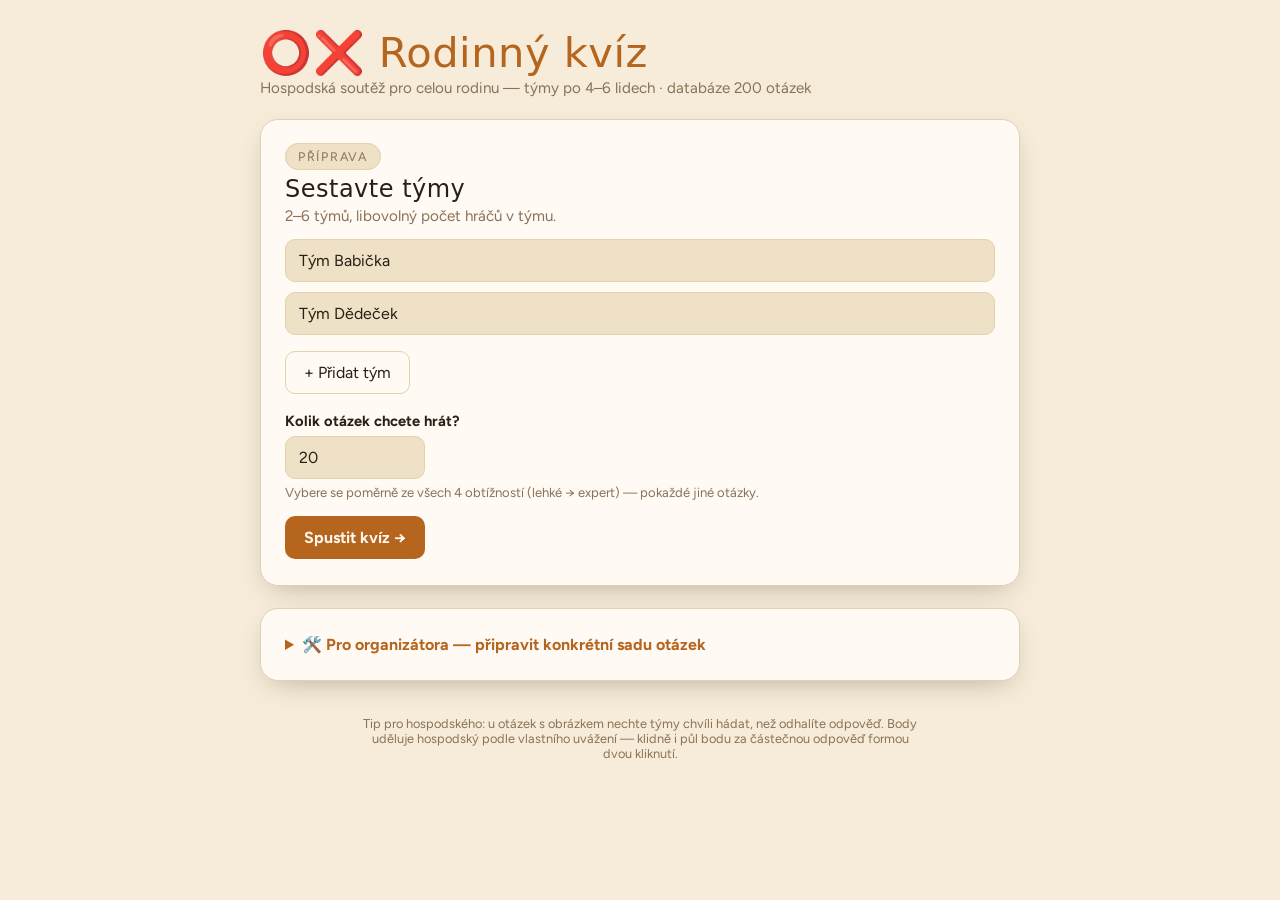
==== index.html @ 4f678500 "Zvýšit verzi uloženého stavu, ať se zahodí staré rozehrané hry se starým obsahem otázek" ====
<!doctype html>
<html lang="cs">
<head>
<meta charset="utf-8">
<meta name="viewport" content="width=device-width, initial-scale=1">
<title>Rodinný kvíz</title>
<meta name="description" content="Hospodský kvíz pro rodinnou sešlost — databáze 200 otázek ve 4 obtížnostech, týmy po 4–6 lidech.">
<meta name="color-scheme" content="light dark">
<style>
:root{
  --bg:#f6ecd9; --surface:#fffaf4; --surface2:#efe1c6; --fg:#2a1f14; --muted:#8a7257;
  --accent:#b5651d; --accent-ink:#fff8ee; --accent2:#5f7a44; --fact:#3c6e8f; --line:#e2d1ab; --shadow:0 10px 30px -12px rgba(42,31,20,.35);
}
@media (prefers-color-scheme: dark){
  :root{
    --bg:#1a130d; --surface:#241a12; --surface2:#2f2316; --fg:#f3e9d8; --muted:#b39c7e;
    --accent:#e0a94c; --accent-ink:#241a12; --accent2:#8fae63; --fact:#7fb3d1; --line:#3c2d1d; --shadow:0 10px 30px -12px rgba(0,0,0,.6);
    color-scheme: dark;
  }
}
*{box-sizing:border-box;}
html,body{margin:0; padding:0; min-height:100%;}
body{
  background:var(--bg); color:var(--fg);
  font-family:'Figtree',system-ui,sans-serif;
  padding-inline:16px; padding-block:28px;
  display:flex; flex-direction:column; align-items:center; gap:22px;
}
h1,h2,h3,.chalk{font-family:'Permanent Marker','Kalam',system-ui,cursive; font-weight:400; letter-spacing:.5px; text-wrap:balance;}
.wrap{width:100%; max-width:760px; display:flex; flex-direction:column; gap:18px; min-width:0;}
.badge{background:var(--surface2); border:1px solid var(--line); color:var(--muted); font-size:.78rem; text-transform:uppercase; letter-spacing:.14em; padding:5px 12px; border-radius:999px; align-self:flex-start;}
.badge.tier-1{color:#5f7a44;} .badge.tier-2{color:#9c7a2a;} .badge.tier-3{color:#b5651d;} .badge.tier-4{color:#b5333f;} .badge.tier-5{color:var(--fact);}
.topline{display:flex; align-items:center; justify-content:space-between; gap:12px; flex-wrap:wrap;}
.title{font-size:clamp(1.9rem,5vw,2.6rem); color:var(--accent); margin:0;}
.sub{color:var(--muted); margin:2px 0 0; font-size:.95rem;}
.mono{font-family:'JetBrains Mono',ui-monospace,monospace; font-variant-numeric:tabular-nums;}

.card{background:var(--surface); border:1px solid var(--line); border-radius:18px; padding:26px 24px; box-shadow:var(--shadow);}

.team-row{display:flex; align-items:center; gap:10px;}
.team-row input{flex:1; min-width:0;}
input[type=text],input[type=number]{
  background:var(--surface2); color:var(--fg); border:1px solid var(--line); border-radius:10px;
  padding:11px 13px; font:inherit; font-size:1rem; width:100%;
}
input[type=text]:focus,input[type=number]:focus{outline:2px solid var(--accent); outline-offset:1px;}
.teamlist{display:flex; flex-direction:column; gap:10px; margin-top:14px;}
.field{display:flex; flex-direction:column; gap:6px; margin-top:18px;}
.field label{font-weight:700; font-size:.92rem;}
.field input[type=number]{max-width:140px;}
.field .hint{color:var(--muted); font-size:.82rem;}
.btnrow{display:flex; gap:10px; flex-wrap:wrap; margin-top:16px;}
button{
  font:inherit; cursor:pointer; border-radius:10px; border:1px solid var(--line);
  padding:11px 18px; background:var(--surface2); color:var(--fg); transition:transform .08s ease;
}
button:hover{transform:translateY(-1px);}
button:active{transform:translateY(0);}
button:focus-visible{outline:2px solid var(--accent); outline-offset:2px;}
button.primary{background:var(--accent); color:var(--accent-ink); border-color:transparent; font-weight:700;}
button.ghost{background:transparent;}
button.small{padding:7px 12px; font-size:.85rem; border-radius:8px;}
button:disabled{opacity:.45; cursor:not-allowed; transform:none;}
.remove{background:none; border:none; color:var(--muted); font-size:1.3rem; line-height:1; padding:4px 8px; cursor:pointer;}
.remove:hover{color:var(--accent);}

.scorebar{display:flex; gap:10px; flex-wrap:wrap; width:100%; max-width:760px;}
.score-chip{flex:1 1 140px; min-width:120px; background:var(--surface); border:1px solid var(--line); border-radius:12px; padding:10px 14px; display:flex; justify-content:space-between; align-items:center; gap:8px;}
.score-chip .nm{font-weight:700; min-width:0; overflow:hidden; text-overflow:ellipsis; white-space:nowrap;}
.score-chip .pt{font-family:'JetBrains Mono',ui-monospace,monospace; font-variant-numeric:tabular-nums; color:var(--accent); font-weight:700; font-size:1.15rem;}
.score-chip.lead{border-color:var(--accent);}

.progress{color:var(--muted); font-size:.85rem;}
.qtext{font-size:clamp(1.2rem,3.4vw,1.55rem); line-height:1.4; margin:14px 0 0;}
.visual{display:flex; justify-content:center; align-items:center; margin:18px 0; min-height:90px;}
.flag{display:flex; width:180px; max-width:60vw; height:120px; border-radius:6px; overflow:hidden; border:1px solid var(--line); box-shadow:var(--shadow);}
.flag div{flex:1;}
.emoji-visual{font-size:5rem; line-height:1;}
.answerbox{margin-top:16px; padding:16px 18px; background:var(--surface2); border-left:4px solid var(--accent2); border-radius:8px; display:none;}
.answerbox.show{display:block;}
.answerbox .lbl{text-transform:uppercase; letter-spacing:.12em; font-size:.72rem; color:var(--muted);}
.answerbox p{margin:4px 0 0; font-size:1.1rem; font-weight:600;}
.factbox{margin-top:12px; padding:14px 18px; background:color-mix(in srgb, var(--fact) 12%, var(--surface2)); border-left:4px solid var(--fact); border-radius:8px; display:none;}
.factbox.show{display:block;}
.factbox .lbl{text-transform:uppercase; letter-spacing:.12em; font-size:.72rem; color:var(--fact);}
.factbox p{margin:4px 0 0; font-size:.95rem; line-height:1.5;}
.award{display:flex; flex-wrap:wrap; gap:8px; margin-top:16px;}
.award button{display:flex; align-items:center; gap:7px;}
.navrow{display:flex; justify-content:space-between; align-items:center; margin-top:20px; gap:10px; flex-wrap:wrap;}
.confirm-inline{display:flex; align-items:center; gap:8px; flex-wrap:wrap;}
.confirm-note{color:var(--muted); font-size:.8rem;}
.guessbox{display:none; margin-top:16px;}
.guessbox.show{display:block;}
.guessbox .hint{color:var(--muted); font-size:.85rem;}
.guesslist{display:flex; flex-direction:column; gap:8px; margin-bottom:14px;}
.guess-row{display:flex; align-items:center; gap:10px;}
.guess-row .gnm{flex:1; font-weight:700; min-width:0; overflow:hidden; text-overflow:ellipsis; white-space:nowrap;}
.guess-row input{width:150px; flex:none;}
.guess-row.closest{outline:2px solid var(--accent); border-radius:10px;}
.guess-row .tag{font-size:.78rem; color:var(--accent); font-weight:700; white-space:nowrap;}

.admin-card{margin-top:4px;}
.admin-card summary{cursor:pointer; font-weight:700; color:var(--accent);}
.admin-card summary::marker{color:var(--accent);}
.tierpick{border:1px solid var(--line); border-radius:10px; padding:10px 14px; margin:14px 0 0; display:flex; flex-wrap:wrap; gap:12px;}
.tierpick legend{padding:0 6px; color:var(--muted); font-size:.8rem; text-transform:uppercase; letter-spacing:.1em;}
.tierpick label{display:flex; align-items:center; gap:6px; font-weight:600; font-size:.92rem;}
.slugresult{display:flex; gap:8px; margin-top:12px; flex-wrap:wrap;}
.slugresult input{flex:1; min-width:200px; font-family:'JetBrains Mono',ui-monospace,monospace; font-size:.82rem;}
.slugnote{background:var(--surface2); border-radius:10px; padding:12px 14px; margin-top:14px;}
.slugnote .hint{margin:0;}
.slugnote a{display:inline-block; margin-top:6px;}

.history-wrap{max-width:760px;}
.history-summary{cursor:pointer; font-weight:700; color:var(--accent); padding:4px 2px;}
.history-card{margin-top:8px;}
.hist-row{display:flex; align-items:center; gap:10px; flex-wrap:wrap; padding:10px 0; border-top:1px solid var(--line);}
.hist-row:first-child{border-top:none;}
.hist-q{flex:1 1 220px; min-width:0; font-size:.88rem; color:var(--fg);}
.hist-q .cat{color:var(--muted); font-size:.78rem; display:block;}
.hist-adjust{display:flex; align-items:center; gap:4px; background:var(--surface2); border-radius:999px; padding:4px 10px; font-size:.82rem;}
.hist-adjust .nm{font-weight:700; max-width:110px; overflow:hidden; text-overflow:ellipsis; white-space:nowrap;}
.hist-adjust button{padding:2px 9px; border-radius:999px; font-weight:700; line-height:1.4;}
.hist-adjust .val{min-width:1.4em; text-align:center; font-family:'JetBrains Mono',ui-monospace,monospace;}

.preview-row{padding:12px 0; border-top:1px solid var(--line);}
.preview-row:first-child{border-top:none;}
.preview-row .phead{display:flex; justify-content:space-between; align-items:center; gap:8px; margin-bottom:3px;}
.preview-row .pbadge{font-size:.72rem; text-transform:uppercase; letter-spacing:.1em; color:var(--muted);}
.preview-row .pswap{flex:none; padding:4px 10px; font-size:.78rem;}
.preview-row .pq{font-weight:700; margin:0 0 3px;}
.preview-row .pa{color:var(--accent); font-weight:700; margin:0 0 3px; font-size:.92rem;}
.preview-row .pf{color:var(--muted); font-size:.85rem; margin:0;}

.podium{display:flex; flex-direction:column; gap:10px; margin-top:16px;}
.prow{display:flex; align-items:center; gap:14px; background:var(--surface2); border-radius:12px; padding:14px 16px;}
.prow.win{background:linear-gradient(90deg, color-mix(in srgb, var(--accent) 22%, var(--surface2)), var(--surface2)); border:1px solid var(--accent);}
.rank{font-family:'Permanent Marker'; font-size:1.4rem; color:var(--accent); width:34px; text-align:center;}
.prow .nm{flex:1; font-weight:700; min-width:0; overflow:hidden; text-overflow:ellipsis; white-space:nowrap;}
.prow .pt{font-family:'JetBrains Mono',ui-monospace,monospace; font-variant-numeric:tabular-nums; font-size:1.3rem; color:var(--accent); font-weight:700;}

[hidden]{display:none!important;}
.footer-note{color:var(--muted); font-size:.8rem; text-align:center; max-width:560px;}
</style>
<link rel="preconnect" href="https://fonts.googleapis.com">
<link href="https://fonts.googleapis.com/css2?family=Permanent+Marker&family=Figtree:wght@400;600;700;800&family=JetBrains+Mono:wght@500;700&display=swap" rel="stylesheet">
</head>
<body>

<div class="wrap">
  <div class="topline">
    <div>
      <h1 class="title">⭕❌ Rodinný kvíz</h1>
      <p class="sub">Hospodská soutěž pro celou rodinu — týmy po 4–6 lidech · databáze 200 otázek</p>
    </div>
  </div>
</div>

<div class="wrap" id="setup">
  <div class="card">
    <span class="badge">Příprava</span>
    <h2 style="margin:10px 0 4px;">Sestavte týmy</h2>
    <p class="sub" style="margin-bottom:0;">2–6 týmů, libovolný počet hráčů v týmu.</p>
    <div class="teamlist" id="teamlist"></div>
    <div class="btnrow">
      <button class="ghost" id="addTeam" type="button">+ Přidat tým</button>
    </div>

    <div class="field" id="qcountField">
      <label for="qcount">Kolik otázek chcete hrát?</label>
      <input type="number" id="qcount" min="8" max="64" step="4" value="20">
      <span class="hint">Vybere se poměrně ze všech 4 obtížností (lehké → expert) — pokaždé jiné otázky.</span>
    </div>

    <div class="slugnote" id="slugnote" hidden>
      <p class="hint" id="slugnoteText"></p>
      <a href="." id="slugClear" class="muted small">← zahodit přednastavenou sadu, hrát náhodně</a>
    </div>

    <div class="btnrow">
      <button class="primary" id="startBtn" type="button">Spustit kvíz →</button>
    </div>
  </div>

  <details class="card admin-card">
    <summary>🛠️ Pro organizátora — připravit konkrétní sadu otázek</summary>
    <p class="hint" style="margin-top:10px;">Vyber obtížnosti a počet otázek, vygeneruj odkaz a ulož si ho — kdykoliv ho otevřeš, dostaneš přesně tuhle stejnou sadu (nehraje se náhodně jako normálně).</p>

    <fieldset class="tierpick">
      <legend>Obtížnosti</legend>
      <label><input type="checkbox" id="tier-leh" checked> Lehké</label>
      <label><input type="checkbox" id="tier-str" checked> Střední</label>
      <label><input type="checkbox" id="tier-tez" checked> Těžké</label>
      <label><input type="checkbox" id="tier-exp" checked> Expert</label>
    </fieldset>

    <div class="field">
      <label for="adminN">Počet otázek z vybraných obtížností</label>
      <input type="number" id="adminN" min="4" max="64" step="2" value="20">
    </div>

    <div class="field">
      <label><input type="checkbox" id="adminGuessOn" checked> Zahrnout bonusové kolo Hádej číslo</label>
      <input type="number" id="adminGuessN" min="0" max="12" step="1" value="6" style="max-width:100px; margin-top:6px;">
    </div>

    <div class="btnrow">
      <button class="ghost" id="genSlugBtn" type="button">Vygenerovat odkaz na tuhle sadu</button>
    </div>

    <div class="slugresult" id="slugResult" hidden>
      <input type="text" id="slugUrl" readonly>
      <button class="small" id="slugCopy" type="button">Kopírovat</button>
    </div>

    <div class="preview" id="preview" hidden>
      <p class="hint" id="previewSummary" style="margin:16px 0 8px;"></p>
      <div id="previewList"></div>
    </div>
  </details>
</div>

<div class="scorebar" id="scorebar" hidden></div>

<details class="wrap history-wrap" id="historyWrap" hidden>
  <summary class="history-summary">📜 Historie bodování (vrátit zpět / opravit)</summary>
  <div class="card history-card">
    <p class="hint" style="margin:0 0 10px;">Ke každé otázce, co se bodovala — tlačítky uprav skóre, pokud se admin někde uklikl.</p>
    <div id="historyList"></div>
    <p class="hint" id="historyEmpty">Zatím nic nebodováno.</p>
  </div>
</details>

<div class="wrap" id="game" hidden>
  <div class="card">
    <div class="topline">
      <span class="badge" id="catBadge">Kategorie</span>
      <span class="progress mono" id="progress">Otázka 1 / 18</span>
      <button class="ghost small" id="restartGameBtn" type="button">↺ Nová sada</button>
      <span class="confirm-inline" id="restartGameConfirm" hidden>
        <span class="confirm-note">Smaže všechny dosavadní body.</span>
        <button class="primary small" id="restartGameYes" type="button">Ano, nová sada</button>
        <button class="ghost small" id="restartGameCancel" type="button">Pokračovat</button>
      </span>
    </div>
    <p class="qtext" id="qtext"></p>
    <div class="visual" id="visual" hidden></div>

    <div class="guessbox" id="guessbox" hidden>
      <p class="hint" style="margin:0 0 8px;">Admin zadá odhad každého týmu (řekli ho nahlas / mají na papíře):</p>
      <div class="guesslist" id="guesslist"></div>
      <button class="primary small" id="evalBtn" type="button">Vyhodnotit, kdo byl nejblíž →</button>
    </div>

    <div class="answerbox" id="answerbox">
      <div class="lbl">Správná odpověď</div>
      <p id="answertext"></p>
    </div>
    <div class="factbox" id="factbox">
      <div class="lbl">💡 Zajímavost</div>
      <p id="facttext"></p>
    </div>

    <div class="award" id="award" hidden></div>

    <div class="navrow">
      <button class="ghost small" id="revealBtn" type="button">Zobrazit odpověď</button>
      <button class="primary" id="nextBtn" type="button" disabled>Další otázka →</button>
    </div>
  </div>
</div>

<div class="wrap" id="results" hidden>
  <div class="card">
    <span class="badge">Konec hry</span>
    <h2 style="margin:10px 0 0;">Výsledky</h2>
    <div class="podium" id="podium"></div>
    <div class="btnrow">
      <button class="primary" id="restartBtn" type="button">Hrát znovu (nová sada otázek)</button>
    </div>
  </div>
</div>

<p class="footer-note">Tip pro hospodského: u otázek s obrázkem nechte týmy chvíli hádat, než odhalíte odpověď. Body uděluje hospodský podle vlastního uvážení — klidně i půl bodu za částečnou odpověď formou dvou kliknutí.</p>

<script>
(() => {
  'use strict';

  // ── Databáze otázek — 4 obtížnosti × 50 otázek, každá s odpovědí a zajímavostí ──
  const BANK = {
    leh: [
      {q:'Kolik krajů má Česká republika?', a:'14', fact:'Dnešní krajské uspořádání platí od roku 2000, kdy nahradilo starší systém okresů.'},
      {q:'Jak se jmenuje měna používaná ve Velké Británii?', a:'Libra šterlinků', fact:'Je to nejstarší měna světa, která je stále v oběhu — používá se už přes 1200 let.'},
      {q:'Jak se jmenuje hlavní město Austrálie? (není to Sydney!)', a:'Canberra', fact:'Vzniklo uměle jako kompromisní hlavní město mezi rivaly Sydney a Melbourne.'},
      {q:'Který orgán lidského těla je svou plochou největší?', a:'Kůže', fact:'U dospělého člověka má plochu přibližně 2 metry čtvereční.'},
      {q:'Kolik planet má naše sluneční soustava?', a:'8', fact:'Pluto bylo v roce 2006 překlasifikováno na trpasličí planetu.'},
      {q:'Jak se jmenuje nejvyšší hora světa?', a:'Mount Everest', fact:'Měří 8 849 m a díky pohybu tektonických desek stále mírně roste.'},
      {q:'Kolik států sousedí s Českou republikou?', a:'4 — Německo, Polsko, Slovensko, Rakousko', fact:'Česko nemá přímý přístup k moři, je jedním z mála vnitrozemských států Evropy.'},
      {q:'V jakém roce skončila druhá světová válka?', a:'1945', fact:'V Evropě 8. května, v Asii po kapitulaci Japonska v září téhož roku.'},
      {q:'Kdo byl prvním československým prezidentem?', a:'Tomáš Garrigue Masaryk', fact:'Ve funkci byl od vzniku státu v roce 1918 až do roku 1935.'},
      {q:'Jak se jmenovala první žena ve vesmíru?', a:'Valentina Těreškovová', fact:'Letěla v roce 1963 na sovětské lodi Vostok 6.'},
      {q:'Které zvíře je podle hmotnosti největší na světě?', a:'Plejtvák obrovský (modrá velryba)', fact:'Může vážit přes 150 tun, tedy víc než 30 dospělých slonů dohromady.'},
      {q:'Kolik srdcí má chobotnice?', a:'3', fact:'Dvě srdce pumpují krev přes žábry, jedno pak zásobuje zbytek těla.'},
      {q:'Který savec vydrží nejdéle bez jídla a pití?', a:'Velbloud', fact:'Díky tukovým zásobám v hrbu vydrží i víc než týden bez vody.'},
      {q:'Kolik zubů má dospělý člověk včetně moudráků?', a:'32', fact:'Bez moudráků je to 28 — ty bývají poslední, které prorazí, často až po dvacítce.'},
      {q:'Jak se jmenuje největší oceán na světě?', a:'Tichý oceán', fact:'Pokrývá víc než třetinu celého povrchu planety.'},
      {q:'Který kov je za pokojové teploty tekutý?', a:'Rtuť', fact:'Dříve se běžně používala v teploměrech, dnes kvůli toxicitě méně.'},
      {q:'Jaký je nejrychlejší pozemský savec?', a:'Gepard', fact:'Dokáže zrychlit na víc než 100 km/h za pouhé tři sekundy.'},
      {q:'Kolik kostí má dospělý člověk?', a:'206', fact:'Novorozenec jich má přes 270 — řada kostí v průběhu růstu srůstá dohromady.'},
      {q:'Který je nejmenší stát světa?', a:'Vatikán', fact:'Jeho rozloha je necelých 0,5 kilometru čtverečního.'},
      {q:'Jak se jmenuje nejhlubší jezero na světě, které leží v Rusku?', a:'Bajkal', fact:'Obsahuje přibližně 20 % veškeré sladké vody na povrchu Země.'},
      {q:'Který plyn tvoří největší část zemské atmosféry?', a:'Dusík (asi 78 %)', fact:'Kyslíku je v atmosféře necelých 21 %, zbytek tvoří další plyny.'},
      {q:'Jak se jmenuje vesmírná loď, která jako první přistála s lidmi na Měsíci?', a:'Apollo 11', fact:'K přistání došlo 20. července 1969, posádku tvořili Armstrong, Aldrin a Collins.'},
      {q:'Jak se jmenuje nejdelší řeka světa?', a:'Nil (podle většiny zdrojů)', fact:'Měří přes 6 650 km, i když některé novější studie dávají přednost Amazonce.'},
      {q:'Jaký je oficiální jazyk Brazílie?', a:'Portugalština', fact:'Brazílie je jediná portugalsky mluvící země celé Jižní Ameriky.'},
      {q:'Kolik písmen má česká abeceda?', a:'42', fact:'Počítáme-li i písmena s háčky a čárkami jako samostatná písmena.'},
      {q:'Ve kterém roce vznikla samostatná Česká republika rozdělením Československa?', a:'1993', fact:'Rozpad proběhl pokojně, přezdívá se mu "sametový rozvod".'},
      {q:'Který kontinent je co do rozlohy na Zemi největší?', a:'Asie', fact:'Pokrývá téměř třetinu veškeré souše planety.'},
      {q:'Jaká je úřední měna Japonska?', a:'Jen', fact:'Japonský jen patří mezi tři nejobchodovanější měny světa.'},
      {q:'Který je největší ostrov na světě? (Austrálie se počítá jako kontinent)', a:'Grónsko', fact:'Patří pod Dánsko, i když geograficky leží v Severní Americe.'},
      {q:'Který stát Evropské unie má nejvíc obyvatel?', a:'Německo', fact:'Žije v něm přes 83 milionů lidí.'},
      {q:'Na kterém souostroví pozoroval Charles Darwin pěnkavy, jež ho inspirovaly k evoluční teorii?', a:'Galapágy', fact:'Leží v Tichém oceánu a patří Ekvádoru.'},
      {q:'Který je největší žijící plaz na světě?', a:'Krokodýl mořský (hřebenatý)', fact:'Může měřit přes 6 metrů a vážit přes tunu.'},
      {q:'Jak se jmenuje proces, při kterém se housenka promění v motýla?', a:'Metamorfóza', fact:'Probíhá uvnitř kukly, kde se tělo housenky doslova rozpustí a znovu poskládá.'},
      {q:'Který orgán v lidském těle produkuje inzulín?', a:'Slinivka břišní (pankreas)', fact:'Při jejím selhání vzniká cukrovka prvního typu.'},
      {q:'Jak se jmenuje nejvyšší vrchol Afriky?', a:'Kilimandžáro', fact:'Měří 5 895 metrů a leží v Tanzanii, přestože je blízko rovníku, na vrcholu bývá sníh.'},
      {q:'Který je nejmenší kontinent na světě?', a:'Austrálie', fact:'Je zároveň jediný kontinent tvořený jedinou zemí.'},
      {q:'Kolik komor má žaludek krávy?', a:'4', fact:'Umožňují jí trávit těžko stravitelnou celulózu z trávy.'},
      {q:'Který panovnický rod vládl Rakousku-Uhersku až do roku 1918?', a:'Habsburkové', fact:'Posledním vládnoucím císařem byl Karel I.'},
      {q:'Jak se jmenuje nejdelší kost v lidském těle?', a:'Stehenní kost (femur)', fact:'Dokáže unést mnohonásobně vyšší zátěž, než je hmotnost celého těla.'},
      {q:'V jaké zemi leží starobylý chrámový komplex Angkor Wat?', a:'Kambodža', fact:'Je to největší náboženský komplex na světě.'},
      {q:'Který smysl je u psů mnohonásobně citlivější než u člověka?', a:'Čich', fact:'Odhaduje se, že psí čich je 10 000 až 100 000krát citlivější než lidský.'},
      {q:'Jak se jmenuje hlavní město Jižní Koreje?', a:'Soul', fact:'V jeho metropolitní oblasti žije přes 25 milionů lidí.'},
      {q:'Který chemický prvek je nejlehčí ze všech?', a:'Vodík', fact:'Má atomové číslo 1 a tvoří většinu hmoty celého vesmíru.'},
      {q:'Který savec snáší vejce místo toho, aby rodil živá mláďata?', a:'Ptakopysk', fact:'Žije v Austrálii a patří mezi jediné dva vejcorodé savce spolu s ježurou.'},
      {q:'Který je nejstudenější kontinent na Zemi?', a:'Antarktida', fact:'Byla tam naměřena teplota až -89 °C, nejnižší kdy zaznamenaná na Zemi.'},
      {q:'Jak se jmenuje proces čištění krve používaný u pacientů se selháním ledvin?', a:'Dialýza', fact:'Nahrazuje funkci ledvin uměle, buď mimo tělo, nebo přímo v břišní dutině.'},
      {q:'Který pták je nejrychlejší na světě v řízeném střemhlavém letu?', a:'Sokol stěhovavý', fact:'Při útoku na kořist dosahuje rychlosti přes 300 km/h.'},
      {q:'Který jazyk má na světě nejvíc rodilých mluvčích?', a:'Mandarínská čínština', fact:'Mluví jí rodilě přes 900 milionů lidí, hlavně v Číně.'},
      {q:'Jak se jmenuje nejvyšší aktivní sopka v Evropě?', a:'Etna na Sicílii', fact:'Je zároveň jednou z nejaktivnějších sopek na světě.'},
    ],
    str: [
      {q:'Kolik časových pásem má Rusko?', a:'11', fact:'Je to nejvíc časových pásem ze všech zemí světa.'},
      {q:'Jaké je hlavní město Kanady? (není to Toronto!)', a:'Ottawa', fact:'Toronto i Montreal jsou lidnatější, hlavním městem je ale Ottawa.'},
      {q:'Jak se jmenuje úžina mezi Evropou a Afrikou?', a:'Gibraltarský průliv', fact:'V nejužším místě měří jen asi 13 kilometrů.'},
      {q:'V jakém roce byla podepsána Magna Carta?', a:'1215', fact:'Omezila moc anglického krále a položila základ pozdějšímu ústavnímu právu.'},
      {q:'Kolik let trvala tzv. stoletá válka mezi Anglií a Francií?', a:'116 let (1337–1453)', fact:'Navzdory názvu tedy netrvala přesně sto let.'},
      {q:'Který český král nechal postavit Karlův most?', a:'Karel IV.', fact:'Byl zároveň zvolen i římským císařem Svaté říše římské.'},
      {q:'V jakém roce vypukla první světová válka?', a:'1914', fact:'Spustil ji atentát na následníka trůnu Františka Ferdinanda d\'Este v Sarajevu.'},
      {q:'Kdo složil operu Prodaná nevěsta?', a:'Bedřich Smetana', fact:'Patří mezi nejhranější české opery vůbec, i mimo Českou republiku.'},
      {q:'Ve kterém roce vznikl slavný film Casablanca?', a:'1942', fact:'Film získal Oscara za nejlepší snímek roku.'},
      {q:'Jak dlouho trvá zimní spánek ježka?', a:'Přibližně 5–6 měsíců', fact:'Během spánku se mu tep srdce zpomalí z několika set na jen pár úderů za minutu.'},
      {q:'Kolik komor má srdce žáby?', a:'3', fact:'Na rozdíl od člověka, jehož srdce má komory 4.'},
      {q:'Jak se jmenuje nejhlubší bod oceánu?', a:'Mariánský příkop (Challenger Deep)', fact:'Dosahuje hloubky přes 10 900 metrů — hlouběji, než je Everest vysoký.'},
      {q:'Který prvek má v periodické tabulce značku Fe?', a:'Železo', fact:'Značka pochází z latinského slova "ferrum".'},
      {q:'Kdo napsal tragédii Romeo a Julie?', a:'William Shakespeare', fact:'Hra vznikla přibližně kolem roku 1595.'},
      {q:'Jaké je hlavní město Švýcarska?', a:'Bern', fact:'Není to Curych ani Ženeva, i když jsou obě města známější a lidnatější.'},
      {q:'Kolik komor má lidské srdce?', a:'4', fact:'Dvě síně a dvě komory, oddělené chlopněmi.'},
      {q:'V jakém roce padla Berlínská zeď?', a:'1989', fact:'Rozdělovala město přes 28 let, od roku 1961.'},
      {q:'Jak se jmenuje proces, kterým rostliny vyrábí energii ze slunečního světla?', a:'Fotosyntéza', fact:'Při ní jako vedlejší produkt vzniká kyslík, který dýcháme.'},
      {q:'Který anglický panovník sjednotil zemi proti Vikingům v 9. století?', a:'Alfréd Veliký', fact:'Je jediným anglickým panovníkem, kterému zůstal přídomek "Veliký".'},
      {q:'Jak se jmenuje nejmenší kost v lidském těle?', a:'Třmínek (ve středním uchu)', fact:'Měří jen asi 3 milimetry.'},
      {q:'V kterém století žil Leonardo da Vinci?', a:'15.–16. století (1452–1519)', fact:'Byl zároveň malířem, vynálezcem i přírodovědcem.'},
      {q:'Jak se jmenuje největší horká poušť na světě?', a:'Sahara', fact:'Pokrývá plochu srovnatelnou s rozlohou celých USA.'},
      {q:'Kolik strun má klasická kytara?', a:'6', fact:'Standardní ladění zní E-A-D-G-H-E.'},
      {q:'Který americký prezident byl zastřelen v divadle?', a:'Abraham Lincoln', fact:'Stalo se tak v roce 1865 v divadle Ford\'s Theatre ve Washingtonu.'},
      {q:'Jak se jmenuje Darwinova teorie o vývoji druhů?', a:'Evoluční teorie (přirozený výběr)', fact:'Publikoval ji v roce 1859 v knize O původu druhů.'},
      {q:'Kolik kruhů má olympijská vlajka?', a:'5', fact:'Symbolizují pět obydlených kontinentů světa.'},
      {q:'Jaký je chemický symbol zlata?', a:'Au', fact:'Pochází z latinského slova "aurum".'},
      {q:'Kdo namaloval obraz Výkřik?', a:'Edvard Munch', fact:'Vytvořil ho v roce 1893, existují celkem čtyři verze díla.'},
      {q:'V jaké zemi leží starobylé město Petra, vytesané do skály?', a:'Jordánsko', fact:'Bylo hlavním městem starověkých Nabatejců.'},
      {q:'Jak se jmenuje nejdelší pohoří na světě?', a:'Andy', fact:'Táhnou se přes 7 000 kilometrů podél západního pobřeží Jižní Ameriky.'},
      {q:'Který vynálezce je nejčastěji spojován se žárovkou?', a:'Thomas Edison', fact:'Princip žárovky vymysleli už dřív jiní, Edison ho ale zdokonalil a rozšířil do praxe.'},
      {q:'V kterém roce se potopil Titanic?', a:'1912', fact:'Srazil se s ledovcem během své úplně první plavby.'},
      {q:'Jak se jmenuje proces přeměny kapaliny na plyn?', a:'Odpařování (vypařování)', fact:'Opačný proces, přeměna plynu na kapalinu, se nazývá kondenzace.'},
      {q:'Který řecký filozof byl učitelem Alexandra Velikého?', a:'Aristoteles', fact:'Sám byl žákem Platóna, jenž byl žákem Sokrata.'},
      {q:'Jak se jmenuje hlavní město Turecka? (není to Istanbul!)', a:'Ankara', fact:'Istanbul je sice mnohem větší a známější, hlavním městem je ale Ankara.'},
      {q:'Kolik měsíců obíhá planeta Mars?', a:'2 (Phobos a Deimos)', fact:'Jde o malá, nepravidelně tvarovaná tělesa, pravděpodobně zachycené asteroidy.'},
      {q:'Který anglický král měl šest manželek?', a:'Jindřich VIII.', fact:'Dvě ze svých manželek nechal popravit.'},
      {q:'Jak se jmenuje teplý mořský proud ovlivňující klima západní Evropy?', a:'Golfský proud', fact:'Přivádí teplou vodu z Mexického zálivu až k evropským břehům.'},
      {q:'Kolik stupňů má pravý úhel?', a:'90', fact:'Celý kruh má dohromady 360 stupňů.'},
      {q:'Kdo zkomponoval hudbu k baletu Labutí jezero?', a:'Petr Iljič Čajkovskij', fact:'Premiéru měl balet v roce 1877 v Moskvě.'},
      {q:'Jak se jmenuje vrstva atmosféry, kde probíhá počasí?', a:'Troposféra', fact:'Sahá do výšky asi 10–12 kilometrů nad zemským povrchem.'},
      {q:'Ve kterém roce vznikla Evropská unie pod tímto názvem?', a:'1993', fact:'Vznikla na základě Maastrichtské smlouvy, navazuje na starší Evropská společenství.'},
      {q:'Jak se jmenuje nejstarší univerzita ve střední Evropě?', a:'Univerzita Karlova', fact:'Založil ji roku 1348 Karel IV. v Praze.'},
      {q:'Který hudební nástroj má klávesy, struny i pedály zároveň?', a:'Klavír', fact:'Struny jsou ukryté uvnitř a rozeznívají se úhozem kladívek po stisknutí klávesy.'},
      {q:'V jaké zemi se narodil Albert Einstein?', a:'Německo', fact:'Později získal i švýcarské a americké občanství.'},
      {q:'Jak se jmenuje jev, kdy se Měsíc dostane mezi Zemi a Slunce?', a:'Zatmění Slunce', fact:'Může být úplné, částečné nebo prstencové, podle vzájemné polohy těles.'},
      {q:'Který je momentálně nejlidnatější stát světa?', a:'Indie', fact:'V roce 2023 počtem obyvatel předstihla Čínu.'},
      {q:'Jak se jmenuje proces, kterým se sůl rozpouští ve vodě?', a:'Rozpouštění (disociace)', fact:'Molekuly vody obklopí ionty soli a oddělí je od sebe.'},
      {q:'Který italský stát leží celý uvnitř hranic Říma?', a:'Vatikán', fact:'Je to nejmenší stát světa, sídlo papeže a římskokatolické církve.'},
    ],
    tez: [
      {q:'V jakém roce byla podepsána Vestfálská mírová smlouva, ukončující třicetiletou válku?', a:'1648', fact:'Položila základ modernímu pojetí státní suverenity v mezinárodních vztazích.'},
      {q:'Kdo byl posledním byzantským císařem?', a:'Konstantin XI. Palaiologos', fact:'Padl při dobytí Konstantinopole Osmany v roce 1453.'},
      {q:'Který kov má ze všech nejvyšší teplotu tání?', a:'Wolfram', fact:'Taje až při 3422 °C, proto se používal na vlákna v žárovkách.'},
      {q:'V kterém roce proběhla bitva u Slavkova?', a:'1805', fact:'Napoleon v ní porazil spojená vojska Ruska a Rakouska — přezdívá se jí "bitva tří císařů".'},
      {q:'Jak se jmenuje věta popisující vztah stran pravoúhlého trojúhelníku?', a:'Pythagorova věta', fact:'Zní: a² + b² = c², kde c je přepona.'},
      {q:'Který spisovatel napsal román Sto roků samoty?', a:'Gabriel García Márquez', fact:'Za svou tvorbu dostal v roce 1982 Nobelovu cenu za literaturu.'},
      {q:'V jakém roce byl objeven hrob egyptského faraona Tutanchamona?', a:'1922', fact:'Objevil ho archeolog Howard Carter v Údolí králů téměř nedotčený.'},
      {q:'Jak se jmenuje nejbližší hvězda ke Slunci?', a:'Proxima Centauri', fact:'Je vzdálená přibližně 4,2 světelného roku.'},
      {q:'Který panovník je znám jako "Sluneční král"?', a:'Ludvík XIV.', fact:'Vládl Francii přes 72 let — nejdéle ze všech evropských monarchů v dějinách.'},
      {q:'V kterém roce vznikla Organizace spojených národů?', a:'1945', fact:'Nahradila předválečnou Společnost národů, která selhala v zabránění druhé světové válce.'},
      {q:'Jak se nazývá jaderná reakce, při které se těžké jádro štěpí na lehčí?', a:'Jaderné štěpení (fise)', fact:'Využívá se jak v jaderných elektrárnách, tak v jaderných zbraních.'},
      {q:'Kdo namaloval strop Sixtinské kaple?', a:'Michelangelo Buonarroti', fact:'Práce mu trvala přibližně čtyři roky, od 1508 do 1512.'},
      {q:'Který ostrovní stát byl dříve znám jako Cejlon?', a:'Srí Lanka', fact:'Svůj název změnila v roce 1972.'},
      {q:'Jak se jmenuje nejstarší dochovaný psaný zákoník na světě?', a:'Chammurapiho zákoník', fact:'Pochází z Babylonu, přibližně z 18. století před naším letopočtem.'},
      {q:'V kterém roce získaly ženy ve Velké Británii volební právo ve stejném rozsahu jako muži?', a:'1928', fact:'Od roku 1918 mohly volit jen ženy starší 30 let s určitým majetkem.'},
      {q:'Který fyzik formuloval obecnou teorii relativity?', a:'Albert Einstein', fact:'Publikoval ji v roce 1915, deset let po speciální teorii relativity.'},
      {q:'Při jakém válečném tažení přešel Hannibal se slony přes Alpy?', a:'Druhá punská válka (218 př. n. l.)', fact:'Útok na Řím od severu Itálii zcela zaskočil.'},
      {q:'Který anglický vědec formuloval zákony pohybu a gravitace?', a:'Isaac Newton', fact:'Jeho dílo Principia Mathematica vyšlo v roce 1687.'},
      {q:'V jaké zemi se nachází starobylé město Machu Picchu?', a:'Peru', fact:'Postavili ho Inkové v 15. století vysoko v pohoří Andy.'},
      {q:'Který astronom jako první tvrdil, že Země obíhá kolem Slunce, a ne naopak?', a:'Mikuláš Koperník', fact:'Svou heliocentrickou teorii publikoval v roce 1543, krátce před svou smrtí.'},
      {q:'V kterém roce proběhla Kubánská raketová krize?', a:'1962', fact:'Svět byl tehdy nejblíže jaderné válce za celou dobu studené války.'},
      {q:'Jak se jmenuje nejvyšší vodopád světa?', a:'Salto Ángel ve Venezuele', fact:'Jeho volný pád měří přes 800 metrů.'},
      {q:'Který filozof napsal dílo Tak pravil Zarathustra?', a:'Friedrich Nietzsche', fact:'Vydával ho postupně v letech 1883 až 1885.'},
      {q:'V jakém roce se rozpadl Sovětský svaz?', a:'1991', fact:'Rozdělil se na 15 samostatných států.'},
      {q:'Který egyptský panovník nechal postavit Velkou pyramidu v Gíze?', a:'Chufu (Cheops)', fact:'Stavba je stará přes 4500 let a byla nejvyšší stavbou světa téměř 4000 let.'},
      {q:'V kterém roce byl podepsán Versailleský mír, ukončující první světovou válku?', a:'1919', fact:'Jeho tvrdé podmínky vůči Německu přispěly k napětí před druhou světovou válkou.'},
      {q:'Jak se jmenuje proces, kterým hvězdy fúzí vodíku na helium vyrábí energii?', a:'Jaderná fúze', fact:'Stejný proces probíhá i v jádru našeho Slunce.'},
      {q:'Který skladatel zkomponoval Devátou symfonii, přestože byl v té době úplně hluchý?', a:'Ludwig van Beethoven', fact:'Premiéru v roce 1824 prý ani neslyšel a musel se otočit, aby viděl potlesk publika.'},
      {q:'Ve které bitvě byl Napoleon Bonaparte definitivně poražen?', a:'Bitva u Waterloo (1815)', fact:'Proti němu stála koalice vedená Brity a Prusy.'},
      {q:'Jak se jmenuje teorie popisující rozpínání vesmíru z jednoho výchozího bodu?', a:'Teorie velkého třesku', fact:'K rozpínání podle ní došlo před přibližně 13,8 miliardami let.'},
      {q:'Který portugalský mořeplavec vedl první výpravu, jež obeplula celou zeměkouli?', a:'Fernão de Magalhães (Magellan)', fact:'Sám cestu nepřežil, dokončila ji až jeho posádka v roce 1522.'},
      {q:'V kterém století žil český reformátor Jan Hus?', a:'14.–15. století (1370–1415)', fact:'Upálen byl v Kostnici za kacířství.'},
      {q:'Jak se jmenuje nejstarší dosud fungující parlament na světě?', a:'Alþingi na Islandu', fact:'Byl založen už v roce 930.'},
      {q:'Který americký prezident vedl zemi během velké hospodářské krize a zavedl politiku "New Deal"?', a:'Franklin D. Roosevelt', fact:'Byl jediným americkým prezidentem zvoleným čtyřikrát za sebou.'},
      {q:'Jak se nazývá nejstarší známá literární epika na světě?', a:'Epos o Gilgamešovi', fact:'Pochází ze starověké Mezopotámie a je stará přes 4000 let.'},
      {q:'Který chemický prvek má nejvyšší atomové číslo mezi běžně se v přírodě vyskytujícími prvky?', a:'Uran (92)', fact:'Těžší prvky se v přírodě prakticky nevyskytují, vznikají až uměle.'},
      {q:'V jakém roce vstoupila v platnost první ústava Československa?', a:'1920', fact:'Nahradila provizorní uspořádání platné od vzniku státu v roce 1918.'},
      {q:'Který řecký bůh byl patronem obchodu, zlodějů i poslů?', a:'Hermés', fact:'Byl také průvodcem duší zemřelých do podsvětí.'},
      {q:'Ve které bitvě roku 1620 byla poražena česká stavovská armáda?', a:'Bitva na Bílé hoře', fact:'Následovala dlouhá rekatolizace a poněmčování českých zemí.'},
      {q:'Jak se jmenuje proces přeměny pevné látky přímo na plyn, bez kapalné fáze?', a:'Sublimace', fact:'Typickým příkladem je suchý led, tedy zmrzlý oxid uhličitý.'},
      {q:'Který anglický král podepsal Magnu Chartu?', a:'Jan Bezzemek', fact:'Stalo se tak v roce 1215 pod tlakem vzbouřených šlechticů.'},
      {q:'V kterém roce byla objevena struktura DNA?', a:'1953', fact:'Zasloužili se o to James Watson a Francis Crick, klíčová byla i práce Rosalind Franklinové.'},
      {q:'Jak se jmenuje nejstarší dochovaná divadelní hra, která se dodnes hraje?', a:'Peršané od Aischyla', fact:'Vznikla v roce 472 před naším letopočtem.'},
      {q:'Který portugalský král financoval objevné plavby, díky kterým ho nazývají "Mořeplavec"?', a:'Jindřich Mořeplavec', fact:'Sám na moře nikdy nevyplul, ale organizoval výpravy podél afrického pobřeží.'},
      {q:'V jakém roce proběhla bitva u Hastingsu, která změnila anglické dějiny?', a:'1066', fact:'Vilém Dobyvatel v ní porazil Harolda II. a stal se anglickým králem.'},
      {q:'Jak se jmenuje nejjedovatější žába na světě?', a:'Pralesnička hrozná (zlatá)', fact:'Jed jediné žáby by teoreticky dokázal zabít až 10 dospělých lidí.'},
      {q:'Který starověký astronom jako první pozoruhodně přesně spočítal obvod Země?', a:'Eratosthenés', fact:'Použil k tomu stíny ve dvou egyptských městech, přibližně kolem roku 240 př. n. l.'},
      {q:'Jak se jmenuje nejstarší řecký filozofický směr zabývající se hledáním základní látky vesmíru?', a:'Milétská škola', fact:'Jejím zakladatelem byl Thalés z Milétu, žijící v 6. století př. n. l.'},
      {q:'Který středověký český král byl i polským králem?', a:'Václav II.', fact:'Polským králem byl korunován v roce 1300.'},
    ],
    exp: [
      {q:'Jak se jmenoval poslední jugoslávský král před nastolením komunismu?', a:'Petr II. Karađorđević', fact:'Po válce odešel do exilu a monarchie v Jugoslávii nebyla nikdy obnovena.'},
      {q:'Který prvek má v periodické tabulce nejvyšší elektronegativitu?', a:'Fluor', fact:'Podle Paulingovy stupnice dosahuje hodnoty 3,98, nejvyšší ze všech prvků.'},
      {q:'V jakém roce byla podepsána Vídeňská smlouva, přerozdělující Evropu po napoleonských válkách?', a:'1815', fact:'Vzešla z Vídeňského kongresu, který trval přes rok.'},
      {q:'Jak se jmenuje nejmenší savec na světě podle hmotnosti?', a:'Rejsek etruský', fact:'Váží jen kolem 1,8 gramu — méně než mince.'},
      {q:'Jak se jmenuje efekt, kdy se zdá, že rotující objekt mění směr otáčení kvůli snímkové frekvenci kamery?', a:'Stroboskopický efekt (wagon-wheel effect)', fact:'Běžně ho vidíme třeba u natočených kol vozidel na videu.'},
      {q:'Který anglický matematik je považován za "otce" moderního počítače díky konceptu univerzálního stroje?', a:'Alan Turing', fact:'Jeho práce za druhé světové války pomohla prolomit německou šifru Enigma.'},
      {q:'V jakém roce vypukla husitská revoluce po pražské defenestraci?', a:'1419', fact:'Šlo o druhou pražskou defenestraci — vyhození královských úředníků z okna radnice.'},
      {q:'Jak se jmenuje nejstarší známý hudební nástroj objevený archeology?', a:'Kostěná flétna z jeskyně Hohle Fels', fact:'Je stará přibližně 40 000 let.'},
      {q:'Který císař Svaté říše římské vydal Zlatou bulu sicilskou, uznávající dědičný český královský titul?', a:'Fridrich II.', fact:'Vydal ji v roce 1212 pro Přemysla Otakara I.'},
      {q:'Jak se jmenuje jev, kdy světlo mění směr při přechodu mezi prostředími různé hustoty?', a:'Lom světla (refrakce)', fact:'Díky němu vypadá brčko ponořené ve sklenici vody jako "zalomené".'},
      {q:'Který starověký řecký stát se proslavil obranou u Thermopyl proti perské invazi?', a:'Sparta (vedená králem Leonidasem)', fact:'Bitvy roku 480 př. n. l. se podle legendy zúčastnilo 300 Sparťanů.'},
      {q:'Jak se jmenuje nejvzdálenější objekt vyrobený lidmi, který opustil sluneční soustavu?', a:'Voyager 1', fact:'Byla vypuštěna v roce 1977 a dodnes je v kontaktu se Zemí.'},
      {q:'Jak se jmenuje teorém v teorii čísel, který zůstal nedokázaný přes 350 let?', a:'Velká Fermatova věta', fact:'Vyřešil ji až Andrew Wiles, jeho důkaz zveřejnili v roce 1994.'},
      {q:'Který mořeplavec jako první doplul z Evropy do Indie po moři kolem Afriky?', a:'Vasco da Gama', fact:'Podařilo se mu to v letech 1497 až 1498.'},
      {q:'Jak se jmenuje jednotka pro měření vzdáleností ve vesmíru, založená na paralaxe hvězdy?', a:'Parsek', fact:'Jeden parsek odpovídá přibližně 3,26 světelného roku.'},
      {q:'Který byzantský císař nechal postavit chrám Hagia Sofia v Konstantinopoli?', a:'Justinián I.', fact:'Dokončen byl v roce 537 našeho letopočtu.'},
      {q:'Jak se jmenuje efekt, kdy horký vzduch nad povrchem ohýbá světlo a vytváří iluzi vodní hladiny?', a:'Fata morgana (přízemní miráž)', fact:'Vzniká kvůli rozdílné hustotě sousedních vrstev teplého vzduchu.'},
      {q:'Který mnich je považován za zakladatele moderní genetiky díky pokusům s hrachem?', a:'Gregor Mendel', fact:'Své objevy prováděl v klášterní zahradě v Brně v 19. století.'},
      {q:'Který italský renesanční sochař vytvořil sochu Davida?', a:'Michelangelo Buonarroti', fact:'Dokončil ji v roce 1504, měří přes 5 metrů na výšku.'},
      {q:'Který anglický král prohrál bitvu u Bannockburnu proti Skotům v roce 1314?', a:'Eduard II.', fact:'Vítězem bitvy byl skotský král Robert Bruce.'},
      {q:'Jak se jmenuje částice objevená v roce 2012, která uděluje hmotnost ostatním částicím?', a:'Higgsův boson', fact:'Objevena byla v urychlovači LHC v Evropské organizaci pro jaderný výzkum (CERN).'},
      {q:'Který portugalský výzkumník jako první doplul k mysu Dobré naděje na jihu Afriky?', a:'Bartolomeu Dias', fact:'Podařilo se mu to v roce 1488.'},
      {q:'Jak se jmenuje nejstarší dochovaná kompletní tištěná kniha na světě?', a:'Diamantová sútra', fact:'Pochází z Číny, konkrétně z roku 868 našeho letopočtu.'},
      {q:'Který francouzský král byl popraven gilotinou během Velké francouzské revoluce?', a:'Ludvík XVI.', fact:'Popraven byl v lednu 1793 na pařížském náměstí.'},
      {q:'Jak se jmenuje síla, kvůli které se otáčející tělesa na severní a jižní polokouli odchylují díky rotaci Země?', a:'Coriolisova síla', fact:'Ovlivňuje třeba směr otáčení hurikánů na jednotlivých polokoulích.'},
      {q:'Který řecký matematik jako první dokázal, že prvočísel je nekonečně mnoho?', a:'Eukleides', fact:'Důkaz pochází z jeho díla Základy, přibližně z roku 300 př. n. l.'},
      {q:'Jak se jmenoval poslední ruský car, popravený s rodinou v roce 1918?', a:'Mikuláš II.', fact:'Byl zastřelen bolševiky v Jekatěrinburgu i s celou svou rodinou.'},
      {q:'Který astronom pomocí dalekohledu objevil čtyři největší měsíce Jupiteru?', a:'Galileo Galilei', fact:'Objevil je v roce 1610, dnes se jim říká Galileovy měsíce.'},
      {q:'Jak se jmenuje nejstarší dosud stojící dřevěná stavba na světě?', a:'Chrám Hórjúdži v Japonsku', fact:'Část komplexu je stará přes 1300 let.'},
      {q:'Který anglický přírodovědec strávil pět let na lodi HMS Beagle, než formuloval evoluční teorii?', a:'Charles Darwin', fact:'Plavba se konala v letech 1831 až 1836.'},
      {q:'Jak se jmenuje jev, kdy dvě blízké hvězdy obíhají společné těžiště?', a:'Dvojhvězda', fact:'Odhaduje se, že víc než polovina hvězd v naší galaxii jsou dvojhvězdy nebo vícenásobné systémy.'},
      {q:'Který český král je pohřben v bazilice sv. Jiří mimo svatovítskou katedrálu?', a:'Vratislav II.', fact:'Byl prvním českým králem vůbec, korunovaným v roce 1085.'},
      {q:'Jak se jmenuje hranice kolem černé díry, odkud už nic neuteče, ani světlo?', a:'Horizont událostí', fact:'Jeho velikost přímo závisí na hmotnosti dané černé díry.'},
      {q:'Který mongolský vládce vytvořil největší souvislou pozemní říši v dějinách?', a:'Čingischán', fact:'Jeho říše na vrcholu sahala od Tichého oceánu až po východní Evropu.'},
      {q:'Který italský vynálezce je spojován s vynálezem bezdrátového telegrafu?', a:'Guglielmo Marconi', fact:'Za svůj objev dostal v roce 1909 Nobelovu cenu za fyziku.'},
      {q:'Jak se nazývá výbušný zánik masivní hvězdy na konci jejího života?', a:'Supernova', fact:'Může krátkodobě zářit jasněji než celá galaxie, ve které se nachází.'},
      {q:'Který anglický filozof formuloval myšlenku "tabula rasa" — že se člověk rodí jako nepopsaný list?', a:'John Locke', fact:'Své myšlenky publikoval koncem 17. století.'},
      {q:'Jak se jmenuje nejstarší olympijská disciplína, běhaná už na starověkých hrách?', a:'Stadion (běh na jednu délku stadionu)', fact:'Odpovídala přibližně 192 metrům.'},
      {q:'Který španělský conquistador dobyl říši Aztéků?', a:'Hernán Cortés', fact:'Stalo se tak v letech 1519 až 1521.'},
      {q:'Jak se jmenuje logaritmická škála pro měření intenzity zemětřesení?', a:'Richterova škála', fact:'Každý stupeň na stupnici znamená desetinásobně větší amplitudu otřesů.'},
      {q:'Který habsburský panovník zrušil na českém území nevolnictví?', a:'Josef II.', fact:'Učinil tak patentem vydaným v roce 1781.'},
      {q:'Který francouzský chemik a mikrobiolog vyvinul proces pasterizace a vakcínu proti vzteklině?', a:'Louis Pasteur', fact:'Jeho objevy položily základ moderní mikrobiologii.'},
      {q:'Jak se jmenuje jedna z nejstarších dochovaných map světa, vyrytá do hliněné tabulky v Mezopotámii?', a:'Babylonská mapa světa (Imago Mundi)', fact:'Je stará přibližně 2600 let.'},
      {q:'Který německý astronom formuloval tři zákony pohybu planet kolem Slunce?', a:'Johannes Kepler', fact:'Jeho zákony jako první popsaly eliptické, nikoliv kruhové dráhy planet.'},
      {q:'Jak se jmenuje teorém, podle kterého nelze uvnitř formálního systému dokázat všechny pravdivé věty?', a:'Gödelovy věty o neúplnosti', fact:'Publikoval je rakouský logik Kurt Gödel v roce 1931.'},
      {q:'Který starověký vládce nechal vybudovat Visuté zahrady, jeden ze sedmi divů světa?', a:'Nabukadnesar II. (podle tradice)', fact:'Jejich skutečná existence a přesná poloha je dodnes mezi historiky sporná.'},
      {q:'Jak se jmenuje proces, při kterém se dva atomová jádra spojí a uvolní obrovské množství energie v hvězdách?', a:'Jaderná fúze', fact:'V jádru Slunce se tak každou sekundu přemění přes 600 milionů tun vodíku na helium.'},
      {q:'Který anglický král byl zabit v bitvě u Bosworthu, čímž skončila válka růží?', a:'Richard III.', fact:'Jeho ostatky byly znovu nalezeny až v roce 2012 pod parkovištěm v Leicesteru.'},
      {q:'Jak se jmenuje nejstarší známý systém psaní na světě?', a:'Sumerské klínové písmo', fact:'Vzniklo v Mezopotámii přibližně před 5000 lety.'},
      {q:'Který řecký lékař je považován za "otce medicíny" a je po něm pojmenována lékařská přísaha?', a:'Hippokrates', fact:'Žil v 5. až 4. století př. n. l. na ostrově Kós.'},
    ],
  };

  const TIER_LABELS = {leh:'Lehké', str:'Střední', tez:'Těžké', exp:'Expert'};
  const TIER_ORDER = ['leh','str','tez','exp'];
  BANK.str.push({q:'Kterou zemi reprezentuje tahle vlajka?', a:'Belgie', fact:'Belgická vlajka má svislé pruhy na rozdíl od podobné německé, která má vodorovné.'});
  BANK.leh.push({q:'Jaké zvíře skrývá tahle emoji nápověda a jak dlouho je zimní spánek?', a:'Ježek — cca 5–6 měsíců', fact:'Během spánku mu klesne tělesná teplota skoro na teplotu okolí.', visual:{type:'emoji', value:'🦔'}});
  BANK.leh.push({q:'Kterého hrdinu skrývají tahle emoji?', a:'Spider-Man / Pavouk', fact:'Postavu vytvořili Stan Lee a Steve Ditko v roce 1962.', visual:{type:'emoji', value:'🕷️🕸️🧑'}});

  // Bonusové kolo "Hádej číslo" — týmy tipují číslo, vyhrává nejbližší odhad.
  // Jen ověřená, stabilní čísla (rekordy, rozměry) — žádné čerstvé roční statistiky,
  // u kterých by hrozilo, že bychom si vymysleli nepřesné číslo.
  const GUESS_BANK = [
    {q:'Kdy (přesné datum) vjela vojska Varšavské smlouvy do Československa?', inputType:'date', a:Date.UTC(1968,7,21), display:'21. srpna 1968', fact:'Invaze zastavila reformní proces Pražského jara vedený Alexandrem Dubčekem.'},
    {q:'Kdy (přesné datum) byl zavražděn český král Václav III., poslední Přemyslovec na trůně?', inputType:'date', a:Date.UTC(1306,7,4), display:'4. srpna 1306 (v Olomouci)', fact:'Jeho smrtí vymřel po meči rod Přemyslovců a uvolnil se český trůn.'},
    {q:'Kdy (přesné datum) padla Berlínská zeď?', inputType:'date', a:Date.UTC(1989,10,9), display:'9. listopadu 1989', fact:'Rozdělovala Berlín přes 28 let, od roku 1961.'},
    {q:'Kdy (přesné datum) vypukla v Československu sametová revoluce?', inputType:'date', a:Date.UTC(1989,10,17), display:'17. listopadu 1989', fact:'Spustila ji studentská demonstrace na Národní třídě v Praze, rozehnaná policií.'},
    {q:'Kolik obcí (měst, městysů a vesnic dohromady) má Česká republika?', a:6254, unit:'obcí', fact:'Česko má na svou rozlohu jedno z nejhustších sídelních uspořádání v Evropě — hodně obcí má jen pár desítek obyvatel.'},
    {q:'Kolik schodů vede od základny až na vrchol Eiffelovy věže?', a:1665, unit:'schodů', fact:'Výtahem to většina turistů ani nepozná — po schodech se běžně smí jen do druhého patra.'},
    {q:'Jak dlouhá je čínská Velká zeď i se všemi odbočkami, v kilometrech?', a:21196, unit:'km', fact:'Číslo zahrnuje i boční zdi a přírodní překážky, podle oficiálního čínského průzkumu z roku 2012.'},
    {q:'Kolik schodů vede na vrchol Petřínské rozhledny v Praze?', a:299, unit:'schodů', fact:'Rozhledna je zmenšenou kopií Eiffelovky, vysoká zhruba pětinu originálu.'},
    {q:'Kolik má aktuálně Praha obyvatel, zaokrouhleno na statisíce?', a:1300000, unit:'obyvatel', fact:'Praha patří mezi deset nejlidnatějších měst celé Evropské unie.'},
    {q:'Jak vysoká je v metrech nejvyšší hora České republiky, Sněžka?', a:1603, unit:'m n. m.', fact:'Vrchol leží přesně na česko-polské hranici a sdílí si ho obě země.'},
    {q:'Kolik miliard lidí žije aktuálně na celé planetě Zemi, zaokrouhleno?', a:8, unit:'miliard', fact:'Hranici 8 miliard lidstvo překročilo v listopadu 2022.'},
    {q:'Kolik kilometrů měří přibližně rovníkový obvod Země?', a:40075, unit:'km', fact:'Metr se původně definoval jako jedna desetimiliontina vzdálenosti od pólu k rovníku — proto to vyšlo tak kulaté.'},
    {q:'Kolik metrů měří na výšku nejvyšší budova světa, dubajský Burdž Chalífa?', a:828, unit:'m', fact:'Dokončena byla v roce 2010 a dodnes drží rekord nejvyšší stavby na světě.'},
    {q:'Kolik kilogramů váží přibližně srdce dospělé modré velryby?', a:180, unit:'kg', fact:'Je to největší srdce na světě — jeho tlukot je prý slyšet i dva kilometry daleko pod vodou.'},
    {q:'Kolik tisíc kilometrů měří dohromady všechny cévy v těle dospělého člověka?', a:100, unit:'tisíc km', fact:'To je víc než dvakrát obvod celé Země.'},
    {q:'Kolik schodů vede od základny po korunu newyorské Sochy svobody?', a:354, unit:'schodů', fact:'Odpovídá to zhruba 22 patrům běžné výškové budovy.'},
    {q:'Kolik let se odhaduje, že trvala stavba Velké pyramidy v Gíze?', a:20, unit:'let', fact:'Na stavbě pracovaly desetitisíce placených dělníků, ne otroci, jak se dřív tradovalo.'},
  ];

  // Obyčejné míchání (nová hra pokaždé jinak) i seedované (pro odkaz s konkrétní sadou — stejný seed = stejné otázky pokaždé).
  function shuffle(arr){
    const a = arr.slice();
    for(let i = a.length - 1; i > 0; i--){
      const j = Math.floor(Math.random() * (i + 1));
      [a[i], a[j]] = [a[j], a[i]];
    }
    return a;
  }

  // Každá otázka má stabilní ID "tier_index" (index v BANK[tier] / GUESS_BANK) —
  // díky tomu jde přesný seznam otázek (i po ručních výměnách v náhledu) uložit
  // do odkazu jako prostý seznam ID, místo spoléhání na náhodné "seed".
  // Krátký kód pro otázku (písmeno obtížnosti + index v base36) — ať je
  // výsledné ID celého kvízu co nejkratší na zkopírování/sdílení.
  const TIER_CODE = {leh:'l', str:'s', tez:'t', exp:'e', guess:'g'};
  const CODE_TIER = {l:'leh', s:'str', t:'tez', e:'exp', g:'guess'};

  function makeId(tier, idx){ return TIER_CODE[tier] + idx.toString(36); }

  function resolveId(code){
    const tier = CODE_TIER[code[0]];
    const idx = parseInt(code.slice(1), 36);
    if(!tier || isNaN(idx)) return null;
    if(tier === 'guess'){
      const q = GUESS_BANK[idx];
      return q ? Object.assign({cat: 'Hádej číslo', tier: 'guess', type: 'guess', _id: code}, q) : null;
    }
    const q = BANK[tier] && BANK[tier][idx];
    return q ? Object.assign({cat: TIER_LABELS[tier], tier, _id: code}, q) : null;
  }

  // opts: {tiers:['leh','str',...], guessCount:number}
  function pickQuestions(n, opts){
    opts = opts || {};
    const activeTiers = (opts.tiers && opts.tiers.length) ? opts.tiers : TIER_ORDER;
    const totalAvail = activeTiers.reduce((s, t) => s + BANK[t].length, 0);
    n = Math.max(activeTiers.length, Math.min(n, totalAvail));
    const per = Math.floor(n / activeTiers.length);
    const counts = {};
    activeTiers.forEach(t => counts[t] = per);
    let remainder = n - per * activeTiers.length;
    for(const t of activeTiers){
      if(remainder <= 0) break;
      counts[t]++; remainder--;
    }
    let out = [];
    TIER_ORDER.filter(t => activeTiers.includes(t)).forEach(t => {
      const order = shuffle(BANK[t].map((_, idx) => idx)).slice(0, Math.min(counts[t], BANK[t].length));
      order.forEach(idx => out.push(Object.assign({cat: TIER_LABELS[t], tier: t, _id: makeId(t, idx)}, BANK[t][idx])));
    });
    const guessCount = Math.min(opts.guessCount != null ? opts.guessCount : 6, GUESS_BANK.length);
    if(guessCount > 0){
      const order = shuffle(GUESS_BANK.map((_, idx) => idx)).slice(0, guessCount);
      order.forEach(idx => out.push(Object.assign({cat: 'Hádej číslo', tier: 'guess', type: 'guess', _id: makeId('guess', idx)}, GUESS_BANK[idx])));
    }
    return out;
  }

  function swapQuestion(list, rowIndex){
    const q = list[rowIndex];
    const pool = q.tier === 'guess' ? GUESS_BANK : BANK[q.tier];
    const usedIds = new Set(list.map(x => x._id));
    const candidates = pool.map((_, idx) => idx).filter(idx => !usedIds.has(makeId(q.tier, idx)));
    if(!candidates.length) return list; // nic jiného k výměně není
    const idx = candidates[Math.floor(Math.random() * candidates.length)];
    const fresh = q.tier === 'guess'
      ? Object.assign({cat: 'Hádej číslo', tier: 'guess', type: 'guess', _id: makeId('guess', idx)}, GUESS_BANK[idx])
      : Object.assign({cat: TIER_LABELS[q.tier], tier: q.tier, _id: makeId(q.tier, idx)}, BANK[q.tier][idx]);
    const next = list.slice();
    next[rowIndex] = fresh;
    return next;
  }

  // ── Odkaz na konkrétní sadu (slug v URL) — přesný seznam ID otázek ──────────
  function parseSlug(){
    const params = new URLSearchParams(location.search);
    const idParam = params.get('id');
    if(!idParam) return null;
    const questions = idParam.split('.').map(resolveId).filter(Boolean);
    return questions.length ? {questions} : null;
  }

  function buildSlugUrl(questions){
    const url = new URL(location.href);
    url.search = '';
    url.searchParams.set('id', questions.map(q => q._id).join('.'));
    return url.toString();
  }

  const activeSlug = parseSlug();

  const STORAGE_KEY = 'rodinny-kviz-v4';
  let state = {teams: [], scores: [], questions: [], current: 0, revealed: false, started: false, qcount: 20, history: []};

  function load(){
    try{
      const raw = localStorage.getItem(STORAGE_KEY);
      if(raw){
        const parsed = JSON.parse(raw);
        if(parsed && Array.isArray(parsed.teams)) state = Object.assign(state, parsed);
      }
    }catch(e){}
  }
  function save(){
    try{ localStorage.setItem(STORAGE_KEY, JSON.stringify(state)); }catch(e){}
  }

  const teamlist = document.getElementById('teamlist');
  const addTeamBtn = document.getElementById('addTeam');
  const qcountInput = document.getElementById('qcount');
  const qcountField = document.getElementById('qcountField');
  const slugnote = document.getElementById('slugnote');
  const slugnoteText = document.getElementById('slugnoteText');
  const slugClear = document.getElementById('slugClear');
  const adminN = document.getElementById('adminN');
  const adminGuessOn = document.getElementById('adminGuessOn');
  const adminGuessN = document.getElementById('adminGuessN');
  const genSlugBtn = document.getElementById('genSlugBtn');
  const slugResult = document.getElementById('slugResult');
  const slugUrl = document.getElementById('slugUrl');
  const slugCopy = document.getElementById('slugCopy');
  const preview = document.getElementById('preview');
  const previewSummary = document.getElementById('previewSummary');
  const previewList = document.getElementById('previewList');

  function renderPreview(questions){
    previewSummary.textContent = 'Náhled — ' + questions.length + ' otázek v pořadí, jak přijdou na řadu. Nelíbí se ti některá? Vyměň ji:';
    previewList.innerHTML = '';
    questions.forEach((q, i) => {
      const row = document.createElement('div');
      row.className = 'preview-row';
      const head = document.createElement('div'); head.className = 'phead';
      const badge = document.createElement('span'); badge.className = 'pbadge'; badge.textContent = (i + 1) + '. ' + q.cat;
      const swapBtn = document.createElement('button');
      swapBtn.type = 'button'; swapBtn.className = 'small ghost pswap'; swapBtn.textContent = '🔄 Vyměnit';
      swapBtn.addEventListener('click', () => {
        previewQuestions = swapQuestion(previewQuestions, i);
        refreshSlugFromPreview();
        renderPreview(previewQuestions);
      });
      head.appendChild(badge); head.appendChild(swapBtn);
      const qEl = document.createElement('p'); qEl.className = 'pq'; qEl.textContent = q.q;
      const aEl = document.createElement('p'); aEl.className = 'pa';
      aEl.textContent = q.type === 'guess' ? (q.display || (q.a.toLocaleString('cs-CZ') + ' ' + q.unit)) : q.a;
      row.appendChild(head); row.appendChild(qEl); row.appendChild(aEl);
      if(q.fact){
        const fEl = document.createElement('p'); fEl.className = 'pf'; fEl.textContent = '💡 ' + q.fact;
        row.appendChild(fEl);
      }
      previewList.appendChild(row);
    });
    preview.hidden = false;
  }
  const startBtn = document.getElementById('startBtn');
  const setupEl = document.getElementById('setup');
  const gameEl = document.getElementById('game');
  const resultsEl = document.getElementById('results');
  const scorebar = document.getElementById('scorebar');
  const historyWrap = document.getElementById('historyWrap');
  const historyList = document.getElementById('historyList');
  const historyEmpty = document.getElementById('historyEmpty');
  const catBadge = document.getElementById('catBadge');
  const progress = document.getElementById('progress');
  const qtext = document.getElementById('qtext');
  const visual = document.getElementById('visual');
  const answerbox = document.getElementById('answerbox');
  const answertext = document.getElementById('answertext');
  const factbox = document.getElementById('factbox');
  const facttext = document.getElementById('facttext');
  const revealBtn = document.getElementById('revealBtn');
  const nextBtn = document.getElementById('nextBtn');
  const award = document.getElementById('award');
  const guessbox = document.getElementById('guessbox');
  const guesslist = document.getElementById('guesslist');
  const evalBtn = document.getElementById('evalBtn');
  const podium = document.getElementById('podium');
  const restartBtn = document.getElementById('restartBtn');
  const restartGameBtn = document.getElementById('restartGameBtn');
  const restartGameConfirm = document.getElementById('restartGameConfirm');
  const restartGameYes = document.getElementById('restartGameYes');
  const restartGameCancel = document.getElementById('restartGameCancel');

  const DEFAULT_NAMES = ['Tým Babička', 'Tým Dědeček'];
  const TIER_CSS = {leh:'tier-1', str:'tier-2', tez:'tier-3', exp:'tier-4', guess:'tier-5'};

  function renderTeamInputs(){
    teamlist.innerHTML = '';
    const names = state.teams.length ? state.teams : DEFAULT_NAMES;
    names.forEach((name, i) => addTeamRow(name, i));
    if(!state.teams.length) state.teams = names.slice();
  }

  function addTeamRow(value, idx){
    const row = document.createElement('div');
    row.className = 'team-row';
    const input = document.createElement('input');
    input.type = 'text';
    input.id = 'team-input-' + idx;
    input.value = value || '';
    input.placeholder = 'Název týmu ' + (idx + 1);
    input.maxLength = 40;
    input.addEventListener('input', () => { state.teams[idx] = input.value; save(); });
    row.appendChild(input);
    if(teamlist.children.length + 1 > 2){
      const rm = document.createElement('button');
      rm.type = 'button'; rm.className = 'remove'; rm.textContent = '×';
      rm.setAttribute('aria-label', 'Odebrat tým');
      rm.addEventListener('click', () => {
        state.teams.splice(idx, 1);
        renderTeamInputs();
        save();
      });
      row.appendChild(rm);
    }
    teamlist.appendChild(row);
  }

  addTeamBtn.addEventListener('click', () => {
    if(state.teams.length >= 6) return;
    state.teams.push('');
    renderTeamInputs();
    if(state.teams.length >= 6) addTeamBtn.disabled = true;
  });

  function renderScorebar(){
    scorebar.innerHTML = '';
    const max = Math.max(0, ...state.scores);
    state.teams.forEach((name, i) => {
      const chip = document.createElement('div');
      chip.className = 'score-chip' + (state.scores[i] === max && max > 0 ? ' lead' : '');
      const nm = document.createElement('span'); nm.className = 'nm'; nm.textContent = name || ('Tým ' + (i+1));
      const pt = document.createElement('span'); pt.className = 'pt'; pt.textContent = state.scores[i] || 0;
      chip.appendChild(nm); chip.appendChild(pt);
      scorebar.appendChild(chip);
    });
  }

  function buildVisual(v){
    visual.innerHTML = '';
    if(!v){ visual.hidden = true; return; }
    visual.hidden = false;
    if(v.type === 'flag'){
      const flag = document.createElement('div');
      flag.className = 'flag';
      v.colors.forEach(c => {
        const stripe = document.createElement('div');
        stripe.style.background = c;
        flag.appendChild(stripe);
      });
      visual.appendChild(flag);
    } else if(v.type === 'emoji'){
      const span = document.createElement('div');
      span.className = 'emoji-visual';
      span.textContent = v.value;
      visual.appendChild(span);
    }
  }

  function adjustScore(i, delta){
    state.scores[i] = Math.max(0, (state.scores[i] || 0) + delta);
    save();
    renderScorebar();
  }

  function logHistory(cat, text){
    state.history.unshift({id: Date.now() + '_' + Math.random(), cat, text});
    save();
    renderHistory();
  }

  function renderHistory(){
    historyList.innerHTML = '';
    historyEmpty.hidden = state.history.length > 0;
    state.history.forEach(entry => {
      const row = document.createElement('div');
      row.className = 'hist-row';
      const q = document.createElement('div'); q.className = 'hist-q';
      const catSpan = document.createElement('span'); catSpan.className = 'cat'; catSpan.textContent = entry.cat;
      q.appendChild(catSpan);
      q.appendChild(document.createTextNode(entry.text));
      row.appendChild(q);
      state.teams.forEach((name, i) => {
        const chip = document.createElement('span'); chip.className = 'hist-adjust';
        const nm = document.createElement('span'); nm.className = 'nm'; nm.textContent = name || ('Tým ' + (i+1));
        const minus = document.createElement('button'); minus.type = 'button'; minus.textContent = '−';
        minus.addEventListener('click', () => adjustScore(i, -1));
        const plus = document.createElement('button'); plus.type = 'button'; plus.textContent = '+';
        plus.addEventListener('click', () => adjustScore(i, 1));
        chip.appendChild(nm); chip.appendChild(minus); chip.appendChild(plus);
        row.appendChild(chip);
      });
      historyList.appendChild(row);
    });
  }

  function renderAward(){
    award.innerHTML = '';
    if(!state.revealed){ award.hidden = true; return; }
    award.hidden = false;
    const q = state.questions[state.current];
    state.teams.forEach((name, i) => {
      const b = document.createElement('button');
      b.type = 'button'; b.className = 'small';
      b.innerHTML = '+1 bod — ' + (name || ('Tým ' + (i+1)));
      b.addEventListener('click', () => {
        adjustScore(i, 1);
        logHistory(q.cat, q.q + ' → +1 ' + (name || ('Tým ' + (i+1))));
      });
      award.appendChild(b);
    });
  }

  function buildGuessInputs(){
    const q = state.questions[state.current];
    guesslist.innerHTML = '';
    state.teams.forEach((name, i) => {
      const row = document.createElement('div');
      row.className = 'guess-row';
      row.id = 'guess-row-' + i;
      const nm = document.createElement('span'); nm.className = 'gnm'; nm.textContent = name || ('Tým ' + (i+1));
      const input = document.createElement('input');
      input.type = q.inputType === 'date' ? 'date' : 'number';
      input.id = 'guess-input-' + i;
      if(input.type === 'number') input.placeholder = 'odhad';
      row.appendChild(nm); row.appendChild(input);
      guesslist.appendChild(row);
    });
  }

  function guessDiff(q, rawValue){
    if(q.inputType === 'date'){
      const t = Date.parse(rawValue);
      return isNaN(t) ? Infinity : Math.abs(t - q.a) / 86400000; // rozdíl ve dnech
    }
    const val = parseFloat(rawValue);
    return isNaN(val) ? Infinity : Math.abs(val - q.a);
  }

  function evaluateGuesses(){
    const q = state.questions[state.current];
    const diffs = state.teams.map((_, i) => {
      const el = document.getElementById('guess-input-' + i);
      return el ? guessDiff(q, el.value) : Infinity;
    });
    const minDiff = Math.min(...diffs);
    if(minDiff === Infinity) return; // nikdo nic nezadal
    const winners = [];
    diffs.forEach((d, i) => {
      const row = document.getElementById('guess-row-' + i);
      const input = document.getElementById('guess-input-' + i);
      if(input) input.disabled = true;
      if(d === minDiff){
        if(row) row.classList.add('closest');
        const tag = document.createElement('span'); tag.className = 'tag'; tag.textContent = '🏆 Nejblíž';
        if(row) row.appendChild(tag);
        state.scores[i] = (state.scores[i] || 0) + 1;
        winners.push(state.teams[i] || ('Tým ' + (i+1)));
      }
    });
    logHistory(q.cat, q.q + ' → +1 ' + winners.join(', ') + ' (nejblíž)');
    evalBtn.disabled = true;
    state.revealed = true;
    save();
    renderScorebar();
    answerbox.classList.add('show');
    factbox.classList.toggle('show', !!q.fact);
    nextBtn.disabled = false;
    nextBtn.textContent = state.current === state.questions.length - 1 ? 'Zobrazit výsledky →' : 'Další otázka →';
  }

  evalBtn.addEventListener('click', evaluateGuesses);

  function renderQuestion(){
    restartGameConfirm.hidden = true;
    restartGameBtn.hidden = false;
    const q = state.questions[state.current];
    const isGuess = q.type === 'guess';
    catBadge.textContent = q.cat;
    catBadge.className = 'badge ' + (TIER_CSS[q.tier] || '');
    progress.textContent = 'Otázka ' + (state.current + 1) + ' / ' + state.questions.length;
    qtext.textContent = q.q;
    buildVisual(q.visual);
    answertext.textContent = isGuess ? (q.display || (q.a.toLocaleString('cs-CZ') + ' ' + q.unit)) : q.a;
    facttext.textContent = q.fact || '';

    guessbox.classList.toggle('show', isGuess && !state.revealed);
    revealBtn.hidden = isGuess;
    award.hidden = isGuess || !state.revealed;
    if(isGuess){
      buildGuessInputs();
      evalBtn.disabled = false;
      answerbox.classList.toggle('show', state.revealed);
      factbox.classList.toggle('show', state.revealed && !!q.fact);
      nextBtn.disabled = !state.revealed;
    } else {
      answerbox.classList.toggle('show', state.revealed);
      factbox.classList.toggle('show', state.revealed && !!q.fact);
      revealBtn.textContent = state.revealed ? 'Skrýt odpověď' : 'Zobrazit odpověď';
      nextBtn.disabled = !state.revealed;
      renderAward();
    }
    nextBtn.textContent = state.current === state.questions.length - 1 ? 'Zobrazit výsledky →' : 'Další otázka →';
  }

  revealBtn.addEventListener('click', () => {
    state.revealed = !state.revealed;
    save();
    renderQuestion();
  });

  nextBtn.addEventListener('click', () => {
    if(state.current < state.questions.length - 1){
      state.current += 1;
      state.revealed = false;
      save();
      renderQuestion();
    } else {
      showResults();
    }
  });

  function showResults(){
    gameEl.hidden = true;
    resultsEl.hidden = false;
    const ranked = state.teams
      .map((name, i) => ({name: name || ('Tým ' + (i+1)), score: state.scores[i] || 0}))
      .sort((a, b) => b.score - a.score);
    podium.innerHTML = '';
    ranked.forEach((t, i) => {
      const row = document.createElement('div');
      row.className = 'prow' + (i === 0 ? ' win' : '');
      const rank = document.createElement('div'); rank.className = 'rank';
      rank.textContent = i === 0 ? '🏆' : ('#' + (i + 1));
      const nm = document.createElement('div'); nm.className = 'nm'; nm.textContent = t.name;
      const pt = document.createElement('div'); pt.className = 'pt'; pt.textContent = t.score;
      row.appendChild(rank); row.appendChild(nm); row.appendChild(pt);
      podium.appendChild(row);
    });
    save();
  }

  function pickForGame(){
    if(activeSlug) return activeSlug.questions;
    return pickQuestions(state.qcount);
  }

  function doRestart(){
    state.questions = pickForGame();
    state.scores = state.teams.map(() => 0);
    state.current = 0;
    state.revealed = false;
    state.history = [];
    save();
    resultsEl.hidden = true;
    gameEl.hidden = false;
    scorebar.hidden = false;
    historyWrap.hidden = false;
    renderScorebar();
    renderHistory();
    renderQuestion();
  }

  restartBtn.addEventListener('click', doRestart);

  restartGameBtn.addEventListener('click', () => {
    const hasProgress = state.scores.some(s => s > 0) || state.current > 0;
    if(!hasProgress){ doRestart(); return; }
    restartGameBtn.hidden = true;
    restartGameConfirm.hidden = false;
  });
  restartGameYes.addEventListener('click', () => {
    restartGameConfirm.hidden = true;
    restartGameBtn.hidden = false;
    doRestart();
  });
  restartGameCancel.addEventListener('click', () => {
    restartGameConfirm.hidden = true;
    restartGameBtn.hidden = false;
  });

  startBtn.addEventListener('click', () => {
    state.teams = state.teams.map((n, i) => (n && n.trim()) || ('Tým ' + (i + 1)));
    if(state.teams.length < 2){ return; }
    state.qcount = Math.max(8, Math.min(parseInt(qcountInput.value, 10) || 20, 64));
    state.questions = pickForGame();
    state.scores = state.teams.map(() => 0);
    state.current = 0;
    state.revealed = false;
    state.started = true;
    state.history = [];
    save();
    setupEl.hidden = true;
    scorebar.hidden = false;
    historyWrap.hidden = false;
    gameEl.hidden = false;
    renderScorebar();
    renderHistory();
    renderQuestion();
  });

  function tierSummary(questions){
    const counts = {};
    questions.forEach(q => { counts[q.cat] = (counts[q.cat] || 0) + 1; });
    return Object.keys(counts).map(cat => cat + ' (' + counts[cat] + ')').join(', ');
  }

  let previewQuestions = [];

  function refreshSlugFromPreview(){
    slugUrl.value = buildSlugUrl(previewQuestions);
    slugResult.hidden = false;
  }

  function wireAdminPanel(){
    genSlugBtn.addEventListener('click', () => {
      const tiers = TIER_ORDER.filter(t => document.getElementById('tier-' + t).checked);
      if(!tiers.length){
        slugUrl.value = 'Vyber aspoň jednu obtížnost.';
        slugResult.hidden = false;
        return;
      }
      const n = Math.max(4, Math.min(parseInt(adminN.value, 10) || 20, 64));
      const guessCount = adminGuessOn.checked ? Math.max(0, Math.min(parseInt(adminGuessN.value, 10) || 0, 12)) : 0;
      previewQuestions = pickQuestions(n, {tiers, guessCount});
      refreshSlugFromPreview();
      slugUrl.select();
      renderPreview(previewQuestions);
    });
    slugCopy.addEventListener('click', () => {
      slugUrl.select();
      navigator.clipboard && navigator.clipboard.writeText(slugUrl.value).catch(() => {});
      slugCopy.textContent = 'Zkopírováno!';
      setTimeout(() => { slugCopy.textContent = 'Kopírovat'; }, 1500);
    });
  }

  function applySlugUI(){
    if(!activeSlug) return;
    qcountField.hidden = true;
    slugnote.hidden = false;
    slugnoteText.textContent = 'Přednastavená sada: ' + activeSlug.questions.length + ' otázek · ' + tierSummary(activeSlug.questions) + '.';
  }

  function boot(){
    load();
    if(!state.teams.length) state.teams = DEFAULT_NAMES.slice();
    if(!state.scores.length) state.scores = state.teams.map(() => 0);
    if(!state.history) state.history = [];
    renderTeamInputs();
    if(state.teams.length >= 6) addTeamBtn.disabled = true;
    qcountInput.value = state.qcount || 20;
    wireAdminPanel();
    applySlugUI();

    if(state.started && state.questions.length && state.current < state.questions.length){
      setupEl.hidden = true;
      scorebar.hidden = false;
      historyWrap.hidden = false;
      gameEl.hidden = false;
      renderScorebar();
      renderHistory();
      renderQuestion();
    } else if(state.started && state.questions.length){
      setupEl.hidden = true;
      scorebar.hidden = false;
      historyWrap.hidden = false;
      renderScorebar();
      renderHistory();
      showResults();
    }
  }

  boot();
})();
</script>
</body>
</html>
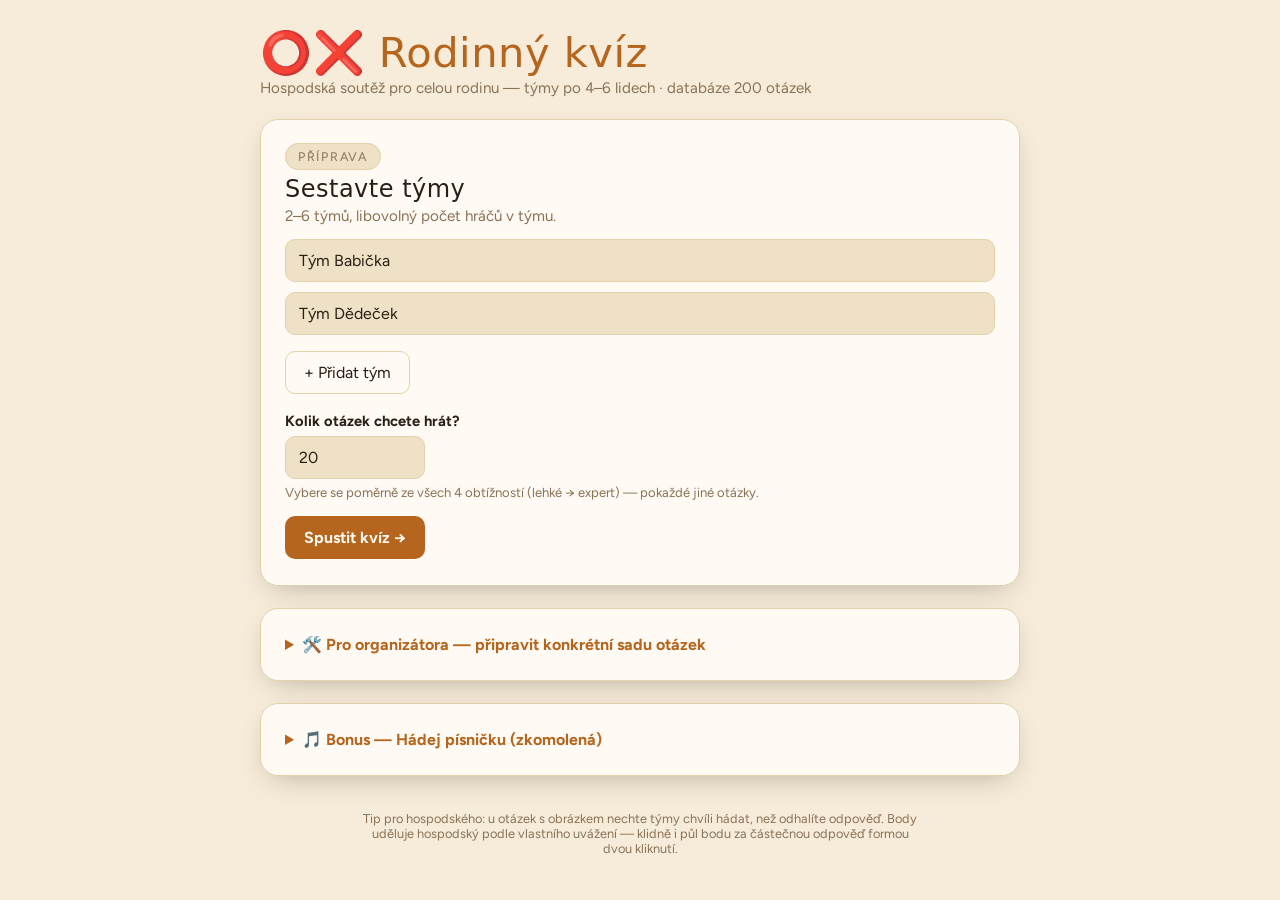
==== commit 9909844a: "Bonus kolo: zkomolená písnička (zpomaleno/zrychleno/tlumeno/pozpátku) — soubor se vybírá lokálně z t" ====
--- a/index.html
+++ b/index.html
@@ -73,6 +73,11 @@
 .progress{color:var(--muted); font-size:.85rem;}
 .qtext{font-size:clamp(1.2rem,3.4vw,1.55rem); line-height:1.4; margin:14px 0 0;}
 .visual{display:flex; justify-content:center; align-items:center; margin:18px 0; min-height:90px;}
+.visual svg{width:220px; max-width:70vw; height:auto; color:var(--fg);}
+.choices{display:flex; flex-direction:column; gap:8px; margin-top:14px;}
+.choices .opt{display:flex; gap:10px; padding:10px 14px; background:var(--surface2); border:1px solid var(--line); border-radius:10px; font-size:.95rem;}
+.choices .opt .letter{font-weight:800; color:var(--accent); flex:none;}
+.choices .opt.correct{outline:2px solid var(--accent2); border-color:var(--accent2);}
 .flag{display:flex; width:180px; max-width:60vw; height:120px; border-radius:6px; overflow:hidden; border:1px solid var(--line); box-shadow:var(--shadow);}
 .flag div{flex:1;}
 .emoji-visual{font-size:5rem; line-height:1;}
@@ -218,6 +223,31 @@
       <div id="previewList"></div>
     </div>
   </details>
+
+  <details class="card admin-card">
+    <summary>🎵 Bonus — Hádej písničku (zkomolená)</summary>
+    <p class="hint" style="margin-top:10px;">Vyber hudební soubor přímo ze svého telefonu/počítače — nic se nikam nenahrává, hraje se jen lokálně v prohlížeči. Hraj týmům zkomolenou verzi, pak přepni na normální a odhal název.</p>
+
+    <div class="field">
+      <label for="songFile">Hudební soubor</label>
+      <input type="file" id="songFile" accept="audio/*">
+    </div>
+
+    <fieldset class="tierpick">
+      <legend>Zkomolení</legend>
+      <label><input type="radio" name="songEffect" value="normal" checked> Normálně</label>
+      <label><input type="radio" name="songEffect" value="slow"> 🐌 Zpomaleno</label>
+      <label><input type="radio" name="songEffect" value="fast"> 🐇 Zrychleno</label>
+      <label><input type="radio" name="songEffect" value="muffled"> 🧱 Přes zeď (tlumeno)</label>
+      <label><input type="radio" name="songEffect" value="reversed"> 🔄 Pozpátku</label>
+    </fieldset>
+
+    <audio id="songAudio" controls style="width:100%; margin-top:12px;" hidden></audio>
+    <div class="btnrow" id="songReversedRow" hidden>
+      <button class="primary" id="songReversedPlay" type="button">▶️ Přehrát pozpátku</button>
+      <button class="ghost" id="songReversedStop" type="button">⏹ Stop</button>
+    </div>
+  </details>
 </div>
 
 <div class="scorebar" id="scorebar" hidden></div>
@@ -244,6 +274,7 @@
       </span>
     </div>
     <p class="qtext" id="qtext"></p>
+    <div class="choices" id="choices" hidden></div>
     <div class="visual" id="visual" hidden></div>
 
     <div class="guessbox" id="guessbox" hidden>
@@ -339,6 +370,22 @@
       {q:'Který pták je nejrychlejší na světě v řízeném střemhlavém letu?', a:'Sokol stěhovavý', fact:'Při útoku na kořist dosahuje rychlosti přes 300 km/h.'},
       {q:'Který jazyk má na světě nejvíc rodilých mluvčích?', a:'Mandarínská čínština', fact:'Mluví jí rodilě přes 900 milionů lidí, hlavně v Číně.'},
       {q:'Jak se jmenuje nejvyšší aktivní sopka v Evropě?', a:'Etna na Sicílii', fact:'Je zároveň jednou z nejaktivnějších sopek na světě.'},
+      {q:'Jaký je nejčastější krevní typ u lidí v Evropě?', a:'0 (nula), nejčastěji Rh pozitivní', fact:'Lidé s touto krevní skupinou se označují za "univerzální dárce".'},
+      {q:'Kolik barev má švýcarská vlajka a jaké?', a:'2 — červená a bílá', fact:'Švýcarsko má jednu ze dvou čtvercových státních vlajek na světě, druhou je Vatikán.'},
+      {q:'Jak se jmenuje hlavní město Egypta?', a:'Káhira', fact:'Je největší město v arabském světě i na celém africkém kontinentu.'},
+      {q:'Který je nejmenší oceán na světě?', a:'Severní ledový oceán (Arktický)', fact:'Většinu roku je z velké části pokrytý mořským ledem.'},
+      {q:'Kolik strun má klasické housle?', a:'4', fact:'Ladí se obvykle na tóny G-D-A-E.'},
+      {q:'Která poušť je považována za nejsušší místo na světě (mimo póly)?', a:'Atacama v Chile', fact:'Na některých místech tam roky vůbec nezaprší.'},
+      {q:'Který pták je národním symbolem USA?', a:'Orel bělohlavý', fact:'Jako symbol byl přijat v roce 1782, přestože se Benjamin Franklin přimlouval za krocana.'},
+      {q:'Kolik kostí tvoří dohromady lidskou lebku (včetně obličejových)?', a:'22', fact:'8 kostí tvoří lebeční schránku a 14 obličejovou část.'},
+      {q:'Jaká je úřední měna Číny?', a:'Jüan (renminbi)', fact:'Název "žen-min-pi" znamená doslova "lidové peníze".'},
+      {q:'Jak se jmenuje hlavní město Portugalska?', a:'Lisabon', fact:'Je jedno z nejstarších měst západní Evropy, starší než Londýn nebo Paříž.'},
+      {q:'Kolik měsíců trvá v průměru lidské těhotenství?', a:'9 měsíců (asi 40 týdnů)', fact:'Počítá se od prvního dne poslední menstruace, ne od početí.'},
+      {q:'Který živočich je symbolem Číny a patří mezi ohrožené druhy?', a:'Panda velká', fact:'Živí se téměř výhradně bambusem, i když patří mezi šelmy.'},
+      {q:'Kolik planet sluneční soustavy má kolem sebe prstence?', a:'4 — Jupiter, Saturn, Uran, Neptun', fact:'Saturnovy prstence jsou nejnápadnější a dobře viditelné i malým dalekohledem.'},
+      {q:'Jak se jmenuje hlavní město Řecka?', a:'Athény', fact:'Patří mezi nejstarší nepřetržitě obydlená města světa — přes 3000 let.'},
+      {q:'Jak se jmenuje nejrychlejší komerčně provozovaný vlak na světě (typ maglev) v Šanghaji?', a:'Šanghajský Transrapid', fact:'Dosahuje rychlosti přes 400 km/h a jede na magnetickém polštáři bez kontaktu s kolejnicemi.'},
+      {q:'Který z těchto skladatelů byl Čech?', type:'choice', options:['Wolfgang Amadeus Mozart','Antonín Dvořák','Ludwig van Beethoven','Johann Sebastian Bach'], correctIndex:1, a:'B) Antonín Dvořák', fact:'Dvořák je jeden z nejhranějších českých skladatelů na světě, proslavila ho hlavně Symfonie č. 9 Z nového světa.'},
     ],
     str: [
       {q:'Kolik časových pásem má Rusko?', a:'11', fact:'Je to nejvíc časových pásem ze všech zemí světa.'},
@@ -390,6 +437,23 @@
       {q:'Který je momentálně nejlidnatější stát světa?', a:'Indie', fact:'V roce 2023 počtem obyvatel předstihla Čínu.'},
       {q:'Jak se jmenuje proces, kterým se sůl rozpouští ve vodě?', a:'Rozpouštění (disociace)', fact:'Molekuly vody obklopí ionty soli a oddělí je od sebe.'},
       {q:'Který italský stát leží celý uvnitř hranic Říma?', a:'Vatikán', fact:'Je to nejmenší stát světa, sídlo papeže a římskokatolické církve.'},
+      {q:'Jak se jmenuje mořský průliv oddělující Asii od Severní Ameriky?', a:'Beringův průliv', fact:'V nejužším místě měří jen asi 82 km a v zimě občas částečně zamrzá.'},
+      {q:'Kdo složil operu Kouzelná flétna?', a:'Wolfgang Amadeus Mozart', fact:'Premiéru měla jen pár měsíců před Mozartovou smrtí v roce 1791.'},
+      {q:'V jakém roce byl založen stát Izrael?', a:'1948', fact:'Vyhlášení nezávislosti vedlo bezprostředně k první arabsko-izraelské válce.'},
+      {q:'Který vynálezce je nejčastěji spojován s vynálezem telefonu?', a:'Alexander Graham Bell', fact:'Patent získal v roce 1876, ačkoliv se o prvenství dodnes vedou historické spory.'},
+      {q:'Jak se jmenuje buněčné dělení, při kterém vznikají pohlavní buňky s poloviční sadou chromozomů?', a:'Meióza', fact:'Na rozdíl od mitózy tak zajišťuje, že po oplodnění má nový jedinec normální počet chromozomů.'},
+      {q:'Kde se nachází nejnižší místo na souši na Zemi?', a:'Břehy Mrtvého moře', fact:'Leží přes 430 metrů pod úrovní hladiny moře.'},
+      {q:'Kdo namaloval obraz Hvězdná noc?', a:'Vincent van Gogh', fact:'Namaloval ho v roce 1889, přibližně rok před svou smrtí.'},
+      {q:'Který je druhý nejvyšší vrchol světa?', a:'K2', fact:'Mezi horolezci je považován za technicky nejnáročnější a nejnebezpečnější z osmitisícovek.'},
+      {q:'V jakém roce skončila válka ve Vietnamu?', a:'1975', fact:'Skončila pádem Saigonu a sjednocením Vietnamu pod komunistickou vládou.'},
+      {q:'Který je nejstarší dosud žijící jednotlivý strom na světě?', a:'Borovice dlouhověká zvaná Methuselah', fact:'Odhaduje se, že je starší než 4800 let.'},
+      {q:'Kdo byla první žena, která získala Nobelovu cenu?', a:'Marie Curie-Skłodowská', fact:'Získala ji dokonce dvakrát — za fyziku i za chemii.'},
+      {q:'Jak se jmenuje nejdelší zmapovaný jeskynní systém na světě?', a:'Mamutí jeskyně v USA', fact:'Zmapováno je v ní přes 650 kilometrů chodeb.'},
+      {q:'Kolik úředních jazyků má Švýcarsko?', a:'4 — němčina, francouzština, italština a rétorománština', fact:'Němčinou mluví jako mateřským jazykem nejvíc obyvatel země.'},
+      {q:'Jak se jmenuje proces, při kterém kvasinky mění cukr na alkohol a oxid uhličitý?', a:'Fermentace (kvašení)', fact:'Používá se při výrobě piva, vína i pečiva.'},
+      {q:'Kdo složil symfonii "Z nového světa", inspirovanou pobytem v USA?', type:'choice', options:['Bedřich Smetana','Antonín Dvořák','Leoš Janáček','Gustav Mahler'], correctIndex:1, a:'B) Antonín Dvořák', fact:'Napsal ji v roce 1893 během svého působení jako ředitel newyorské konzervatoře.'},
+      {q:'Kolik strun má standardně koncertní (orchestrální) harfa?', type:'choice', options:['32','47','60','75'], correctIndex:1, a:'B) 47', fact:'Harfa má navíc 7 pedálů, kterými se mění tónina během hry.'},
+      {q:'Který z těchto měst NENÍ hlavním městem své země?', type:'choice', options:['Ankara','Ottawa','Sydney','Bern'], correctIndex:2, a:'C) Sydney', fact:'Hlavním městem Austrálie je Canberra — Sydney je jen největší a nejznámější město země.'},
     ],
     tez: [
       {q:'V jakém roce byla podepsána Vestfálská mírová smlouva, ukončující třicetiletou válku?', a:'1648', fact:'Položila základ modernímu pojetí státní suverenity v mezinárodních vztazích.'},
@@ -441,6 +505,23 @@
       {q:'Který starověký astronom jako první pozoruhodně přesně spočítal obvod Země?', a:'Eratosthenés', fact:'Použil k tomu stíny ve dvou egyptských městech, přibližně kolem roku 240 př. n. l.'},
       {q:'Jak se jmenuje nejstarší řecký filozofický směr zabývající se hledáním základní látky vesmíru?', a:'Milétská škola', fact:'Jejím zakladatelem byl Thalés z Milétu, žijící v 6. století př. n. l.'},
       {q:'Který středověký český král byl i polským králem?', a:'Václav II.', fact:'Polským králem byl korunován v roce 1300.'},
+      {q:'V jakém roce byla uzavřena Lublinská unie, která spojila Polsko a Litvu v jeden stát?', a:'1569', fact:'Vznikla tak Polsko-litevská unie, jeden z největších států tehdejší Evropy.'},
+      {q:'Jak se jmenuje bitva z roku 1241, při které mongolská vojska poprvé napadla střední Evropu?', a:'Bitva u Lehnice', fact:'Mongolové zpustošili velkou část Polska a Slezska, než se nečekaně stáhli zpět na východ.'},
+      {q:'Který astronom objevil planetu Neptun na základě matematických výpočtů, ne přímým pozorováním?', a:'Johann Galle (podle výpočtů Le Verriera)', fact:'Planeta byla objevena v roce 1846, prakticky přesně tam, kde ji výpočty předpověděly.'},
+      {q:'Jak se jmenuje nejstarší dochovaný text o vojenské strategii, pocházející ze starověké Číny?', a:'Umění války od Sun Tzu', fact:'Vznikl pravděpodobně v 5. století př. n. l. a dodnes se cituje i mimo vojenství, třeba v byznysu.'},
+      {q:'Jak se nazývá středověká epidemie moru, která ve 14. století zabila odhadem třetinu evropské populace?', a:'Černá smrt (dýmějový mor)', fact:'Do Evropy se dostala přes obchodní lodě z Asie kolem roku 1347.'},
+      {q:'Jak se jmenovala poslední vládnoucí královna starověkého Egypta?', a:'Kleopatra VII.', fact:'Po její smrti v roce 30 př. n. l. se Egypt stal římskou provincií.'},
+      {q:'Jak se jmenuje teorie, podle které byly kontinenty kdysi spojené v jeden superkontinent, než se postupně rozestoupily?', a:'Teorie kontinentálního driftu (Pangea)', fact:'Formuloval ji německý vědec Alfred Wegener v roce 1912.'},
+      {q:'Jak se jmenuje nejstarší dosud fungující evropská univerzita?', a:'Univerzita v Bologni', fact:'Založena byla už v roce 1088, o více než 250 let dřív než pražská Karlova univerzita.'},
+      {q:'Kdo podle legendy rozťal mečem gordický uzel a naplnil tak věštbu o ovládnutí Asie?', a:'Alexandr Veliký', fact:'Uzel byl tak zamotaný, že se ho nikomu nepodařilo rozvázat — Alexandr ho prostě přesekl.'},
+      {q:'V jakém roce vypukla francouzská revoluce dobytím pevnosti Bastila?', a:'1789', fact:'Bastila sloužila hlavně jako vězení, v den dobytí v ní bylo jen pár vězňů.'},
+      {q:'Který panovník nechal založit pražské Nové Město a Karlovu univerzitu ve stejném roce?', a:'Karel IV.', fact:'Obojí se událo v roce 1348, během jediného z nejvýznamnějších let českých dějin.'},
+      {q:'Jak se jmenuje námořní bitva z roku 1805, ve které admirál Nelson porazil francouzsko-španělskou flotilu?', a:'Bitva u Trafalgaru', fact:'Nelson v bitvě padl, ale vítězství zajistilo Británii nadvládu na moři na celé další století.'},
+      {q:'Jak se jmenuje nejstarší dochovaný řecký epos, připisovaný Homérovi a líčící trojskou válku?', a:'Ílias', fact:'Vznikla pravděpodobně v 8. století př. n. l. a patří mezi základy celé evropské literatury.'},
+      {q:'Který mořeplavec ve službách Španělska připlul v roce 1492 k americkým břehům, aniž tušil, že jde o nový kontinent?', a:'Kryštof Kolumbus', fact:'Hledal západní cestu do Indie — proto se domorodým obyvatelům Ameriky dlouho říkalo "Indiáni".'},
+      {q:'Jak se nazývá základní fyzikální zákon, podle kterého energie ani hmota nemohou vznikat ani zanikat, jen se přeměňovat?', a:'Zákon zachování energie', fact:'Patří mezi nejzákladnější a nejlépe ověřené zákony celé fyziky.'},
+      {q:'Který hudební skladatel složil cyklus houslových koncertů Čtvero ročních období?', type:'choice', options:['Johann Sebastian Bach','Antonio Vivaldi','Georg Friedrich Händel','Joseph Haydn'], correctIndex:1, a:'B) Antonio Vivaldi', fact:'Vznikl kolem roku 1725 a patří mezi nejhranější barokní skladby vůbec.'},
+      {q:'Kolik krčních obratlů má žirafa — stejně jako člověk?', type:'choice', options:['4','7','12','19'], correctIndex:1, a:'B) 7', fact:'Žirafí obratle jsou jen mnohem delší, počet je u většiny savců stejný.'},
     ],
     exp: [
       {q:'Jak se jmenoval poslední jugoslávský král před nastolením komunismu?', a:'Petr II. Karađorđević', fact:'Po válce odešel do exilu a monarchie v Jugoslávii nebyla nikdy obnovena.'},
@@ -493,14 +574,37 @@
       {q:'Který anglický král byl zabit v bitvě u Bosworthu, čímž skončila válka růží?', a:'Richard III.', fact:'Jeho ostatky byly znovu nalezeny až v roce 2012 pod parkovištěm v Leicesteru.'},
       {q:'Jak se jmenuje nejstarší známý systém psaní na světě?', a:'Sumerské klínové písmo', fact:'Vzniklo v Mezopotámii přibližně před 5000 lety.'},
       {q:'Který řecký lékař je považován za "otce medicíny" a je po něm pojmenována lékařská přísaha?', a:'Hippokrates', fact:'Žil v 5. až 4. století př. n. l. na ostrově Kós.'},
+      {q:'Která byzantská princezna a historička napsala kroniku Alexias o vládě svého otce?', a:'Anna Komnena', fact:'Je považována za jednu z prvních známých historiček na světě.'},
+      {q:'Jak se jmenuje nejstarší dochovaný matematický text s přibližným odhadem čísla pí?', a:'Rhindův papyrus', fact:'Pochází ze starověkého Egypta, přibližně z roku 1650 př. n. l., a odhad pí se mýlil jen asi o 0,6 %.'},
+      {q:'Který nizozemský filozof byl vyloučen ze židovské obce a napsal filozofické dílo Etika?', a:'Baruch Spinoza', fact:'Vyobcován byl v roce 1656, jeho myšlenky výrazně ovlivnily pozdější osvícenství.'},
+      {q:'Jak se jmenuje jev, při kterém gravitace masivního tělesa ohýbá procházející světlo?', a:'Gravitační čočkování', fact:'Poprvé bylo potvrzeno při zatmění Slunce v roce 1919, čímž se ověřila Einsteinova teorie relativity.'},
+      {q:'Který arabský učenec z 9. století je považován za zakladatele algebry a dal jméno pojmu "algoritmus"?', a:'Al-Chwárizmí', fact:'Působil v Bagdádu, centru tehdejší vědy islámského světa.'},
+      {q:'Jak se jmenovala poslední havajská královna, svržená v roce 1893?', a:'Liliuokalani', fact:'Po svržení monarchie se Havaj později stala územím a nakonec i státem USA.'},
+      {q:'Který chemický prvek byl objeven nejdřív ve slunečním spektru a až později nalezen na Zemi?', a:'Helium', fact:'Objeven byl při zatmění Slunce v roce 1868, jméno dostal podle řeckého boha Hélia.'},
+      {q:'Jak se jmenuje bitva z roku 1071, ve které Seldžučtí Turci drtivě porazili byzantskou armádu?', a:'Bitva u Mantzikertu', fact:'Porážka vážně oslabila Byzanc a později vedla k výzvám o pomoc, které odstartovaly křížové výpravy.'},
+      {q:'Jak se jmenuje nejstarší dochovaný kompletní soubor římského práva, sepsaný z příkazu byzantského císaře?', a:'Corpus Iuris Civilis (Justiniánův kodex)', fact:'Vznikl na počátku 6. století a stal se základem většiny moderních kontinentálních právních systémů.'},
+      {q:'Jak se jmenuje smlouva z roku 1494, která rozdělila nově objevený svět mezi Portugalsko a Španělsko?', a:'Tordesillaská smlouva', fact:'Díky ní se dnes v Brazílii mluví portugalsky, zatímco zbytek Jižní Ameriky mluví španělsky.'},
+      {q:'Jak se jmenuje starověký analogový mechanismus nalezený v moři u Řecka, který dokázal předpovídat polohy planet?', a:'Antikythérský mechanismus', fact:'Je starý víc než 2000 let a svou složitostí předběhl dobu o více než tisíc let.'},
+      {q:'Který mladý francouzský matematik zemřel v souboji ve věku 20 let, ačkoliv stihl položit základy teorie grup?', a:'Évariste Galois', fact:'Noc před soubojem prý v chvatu sepsal své matematické myšlenky do dopisu příteli.'},
+      {q:'Který starověký řecký vynálezce zkonstruoval první známé zařízení poháněné párou?', a:'Hérón Alexandrijský', fact:'Jeho zařízení zvané aeolipile roztáčelo páru kouli, k praktickému využití páry ale došlo až o skoro dva tisíce let později.'},
+      {q:'Který hudební skladatel je autorem operního cyklu Prsten Nibelungův, trvajícího přes 15 hodin?', type:'choice', options:['Giuseppe Verdi','Richard Wagner','Giacomo Puccini','Johannes Brahms'], correctIndex:1, a:'B) Richard Wagner', fact:'Na premiéru celého cyklu v Bayreuthu v roce 1876 přijel i německý císař Vilém I.'},
+      {q:'Kolik strun má tradiční japonský strunný nástroj koto?', type:'choice', options:['6','13','21','25'], correctIndex:1, a:'B) 13', fact:'Koto je drnkací nástroj podobný citeře, hraje se na něj položený vodorovně na zemi.'},
     ],
   };
 
   const TIER_LABELS = {leh:'Lehké', str:'Střední', tez:'Těžké', exp:'Expert'};
   const TIER_ORDER = ['leh','str','tez','exp'];
-  BANK.str.push({q:'Kterou zemi reprezentuje tahle vlajka?', a:'Belgie', fact:'Belgická vlajka má svislé pruhy na rozdíl od podobné německé, která má vodorovné.'});
+  BANK.str.push({q:'Kterou zemi reprezentuje tahle vlajka?', a:'Belgie', fact:'Belgická vlajka má svislé pruhy na rozdíl od podobné německé, která má vodorovné.', visual:{type:'flag', colors:['#2d2926','#fcd116','#ef3340']}});
   BANK.leh.push({q:'Jaké zvíře skrývá tahle emoji nápověda a jak dlouho je zimní spánek?', a:'Ježek — cca 5–6 měsíců', fact:'Během spánku mu klesne tělesná teplota skoro na teplotu okolí.', visual:{type:'emoji', value:'🦔'}});
   BANK.leh.push({q:'Kterého hrdinu skrývají tahle emoji?', a:'Spider-Man / Pavouk', fact:'Postavu vytvořili Stan Lee a Steve Ditko v roce 1962.', visual:{type:'emoji', value:'🕷️🕸️🧑'}});
+  BANK.leh.push({q:'Kterou zemi reprezentuje tahle vlajka?', a:'Francie', fact:'Francouzská trikolóra vznikla během revoluce v 18. století — spojuje barvy Paříže (modrá, červená) a královskou bílou.', visual:{type:'flag', colors:['#0055a4','#ffffff','#ef4135']}});
+  BANK.leh.push({q:'Který film skrývají tahle emoji?', a:'Pán prstenů', fact:'Filmová trilogie podle knih J. R. R. Tolkiena vznikla na Novém Zélandu a vyhrála dohromady 17 Oscarů.', visual:{type:'emoji', value:'🧙‍♂️💍🌋'}});
+  BANK.str.push({q:'Kterou zemi reprezentuje tahle vlajka?', a:'Německo', fact:'Barvy černá-červená-zlatá pocházejí z uniforem dobrovolníků bojujících proti Napoleonovi.', visual:{type:'flag', vertical:false, colors:['#000000','#dd0000','#ffce00']}});
+  BANK.str.push({q:'Kterého hrdinu skrývají tahle emoji?', a:'Batman', fact:'Postava poprvé vyšla v komiksu v roce 1939 a dodnes patří mezi nejpopulárnější superhrdiny vůbec.', visual:{type:'emoji', value:'🦇🃏🌃'}});
+  BANK.str.push({q:'Jakou stavbu představuje tahle silueta — dominantu Pražského hradu?', a:'Katedrála svatého Víta', fact:'Stavba katedrály trvala s přestávkami skoro 600 let, dokončena byla až ve 20. století.', visual:{type:'svg', markup:'<svg viewBox="0 0 300 160" xmlns="http://www.w3.org/2000/svg" fill="currentColor"><rect x="20" y="120" width="260" height="18" rx="2"/><rect x="34" y="90" width="16" height="48"/><polygon points="34,90 50,90 42,68"/><rect x="118" y="38" width="20" height="100"/><polygon points="118,38 138,38 128,6"/><rect x="152" y="38" width="20" height="100"/><polygon points="152,38 172,38 162,6"/><rect x="250" y="95" width="16" height="43"/><polygon points="250,95 266,95 258,73"/></svg>'}});
+  BANK.tez.push({q:'Kterou zemi reprezentuje tahle vlajka?', a:'Nizozemsko', fact:'Je to jedna z nejstarších trikolór na světě, používaná už od 16. století.', visual:{type:'flag', vertical:false, colors:['#ae1c28','#ffffff','#21468b']}});
+  BANK.tez.push({q:'Který film skrývají tahle emoji?', a:'Ledové království (Frozen)', fact:'Film inspirovala pohádka H. C. Andersena Sněhová královna, i když příběh je nakonec úplně jiný.', visual:{type:'emoji', value:'👸❄️⛄'}});
+  BANK.exp.push({q:'Kterou zemi reprezentuje tahle vlajka? (pozor, je barevně skoro stejná jako sousední Čad)', a:'Rumunsko', fact:'Rumunská a čadská vlajka mají téměř identické barvy i poměr stran — liší se jen nepatrným odstínem modré.', visual:{type:'flag', colors:['#002b7f','#fcd116','#ce1126']}});
 
   // Bonusové kolo "Hádej číslo" — týmy tipují číslo, vyhrává nejbližší odhad.
   // Jen ověřená, stabilní čísla (rekordy, rozměry) — žádné čerstvé roční statistiky,
@@ -523,6 +627,13 @@
     {q:'Kolik tisíc kilometrů měří dohromady všechny cévy v těle dospělého člověka?', a:100, unit:'tisíc km', fact:'To je víc než dvakrát obvod celé Země.'},
     {q:'Kolik schodů vede od základny po korunu newyorské Sochy svobody?', a:354, unit:'schodů', fact:'Odpovídá to zhruba 22 patrům běžné výškové budovy.'},
     {q:'Kolik let se odhaduje, že trvala stavba Velké pyramidy v Gíze?', a:20, unit:'let', fact:'Na stavbě pracovaly desetitisíce placených dělníků, ne otroci, jak se dřív tradovalo.'},
+    {q:'Kolik kilometrů měří řeka Vltava od pramene po soutok s Labem?', a:430, unit:'km', fact:'Je to nejdelší řeka, která teče celá po území České republiky.'},
+    {q:'Kolik metrů měří na výšku Petřínská rozhledna v Praze?', a:63.5, unit:'m', fact:'Je to zmenšená kopie Eiffelovy věže, postavená po vzoru pařížské výstavy roku 1889.'},
+    {q:'Kolik kilogramů váží v průměru dospělý samec gorily nížinné?', a:170, unit:'kg', fact:'Navzdory své síle jsou gorily převážně mírumilovní býložravci.'},
+    {q:'Kolik pozemských let trvá jeden oběh planety Neptun kolem Slunce?', a:165, unit:'let', fact:'Od objevu Neptunu v roce 1846 oběhl Slunce teprve necelé dva celé okruhy.'},
+    {q:'Kolik metrů na délku měřil podle odhadů největší známý dinosaurus, Argentinosaurus?', a:35, unit:'m', fact:'Patřil mezi obří sauropody a podle odhadů mohl vážit i přes 70 tun.'},
+    {q:'Kdy (přesné datum) byla podepsána americká Deklarace nezávislosti?', inputType:'date', a:Date.UTC(1776,6,4), display:'4. července 1776', fact:'Tento den se v USA dodnes slaví jako hlavní státní svátek.'},
+    {q:'Kdy (přesné datum) došlo k výbuchu reaktoru v jaderné elektrárně Černobyl?', inputType:'date', a:Date.UTC(1986,3,26), display:'26. dubna 1986', fact:'Je to dosud nejhorší jaderná havárie v dějinách lidstva.'},
   ];
 
   // Obyčejné míchání (nová hra pokaždé jinak) i seedované (pro odkaz s konkrétní sadou — stejný seed = stejné otázky pokaždé).
@@ -647,6 +758,108 @@
   const slugResult = document.getElementById('slugResult');
   const slugUrl = document.getElementById('slugUrl');
   const slugCopy = document.getElementById('slugCopy');
+  const songFile = document.getElementById('songFile');
+  const songAudio = document.getElementById('songAudio');
+  const songReversedRow = document.getElementById('songReversedRow');
+  const songReversedPlay = document.getElementById('songReversedPlay');
+  const songReversedStop = document.getElementById('songReversedStop');
+
+  // ── Bonus: zkomolená písnička — čistě lokálně v prohlížeči, nic se nenahrává ──
+  function wireSongBonus(){
+    let audioCtx = null, filterNode = null, mediaSource = null;
+    let reversedBuffer = null, reversedSourceNode = null, decoding = false;
+
+    function ensureGraph(){
+      if(audioCtx) return;
+      const AC = window.AudioContext || window.webkitAudioContext;
+      if(!AC) return;
+      audioCtx = new AC();
+      mediaSource = audioCtx.createMediaElementSource(songAudio);
+      filterNode = audioCtx.createBiquadFilter();
+      filterNode.type = 'lowpass';
+      filterNode.frequency.value = 20000;
+      mediaSource.connect(filterNode);
+      filterNode.connect(audioCtx.destination);
+    }
+
+    function startDecodeForReverse(file){
+      decoding = true;
+      songReversedPlay.textContent = '⏳ Zpracovávám...';
+      songReversedPlay.disabled = true;
+      ensureGraph();
+      const reader = new FileReader();
+      reader.onload = () => {
+        if(!audioCtx) return;
+        audioCtx.decodeAudioData(reader.result.slice(0)).then(buffer => {
+          const rev = audioCtx.createBuffer(buffer.numberOfChannels, buffer.length, buffer.sampleRate);
+          for(let ch = 0; ch < buffer.numberOfChannels; ch++){
+            const data = buffer.getChannelData(ch).slice();
+            Array.prototype.reverse.call(data);
+            rev.copyToChannel(data, ch);
+          }
+          reversedBuffer = rev;
+          decoding = false;
+          songReversedPlay.textContent = '▶️ Přehrát pozpátku';
+          songReversedPlay.disabled = false;
+        }).catch(() => {
+          decoding = false;
+          songReversedPlay.textContent = '⚠️ Nejde zpracovat tenhle formát';
+        });
+      };
+      reader.readAsArrayBuffer(file);
+    }
+
+    songFile.addEventListener('change', () => {
+      const file = songFile.files[0];
+      if(!file) return;
+      songAudio.src = URL.createObjectURL(file);
+      songAudio.hidden = false;
+      reversedBuffer = null;
+      startDecodeForReverse(file);
+      applyEffect();
+    });
+
+    function stopReversed(){
+      if(reversedSourceNode){
+        try{ reversedSourceNode.stop(); }catch(e){}
+        reversedSourceNode = null;
+      }
+    }
+
+    function applyEffect(){
+      const mode = (document.querySelector('input[name="songEffect"]:checked') || {}).value || 'normal';
+      stopReversed();
+      if(mode === 'reversed'){
+        songAudio.pause();
+        songAudio.hidden = true;
+        songReversedRow.hidden = false;
+        return;
+      }
+      songReversedRow.hidden = true;
+      songAudio.hidden = false;
+      songAudio.playbackRate = mode === 'slow' ? 0.7 : (mode === 'fast' ? 1.4 : 1);
+      if(mode === 'muffled'){
+        ensureGraph();
+        if(filterNode) filterNode.frequency.value = 500;
+        if(audioCtx && audioCtx.state === 'suspended') audioCtx.resume();
+      } else if(filterNode){
+        filterNode.frequency.value = 20000;
+      }
+    }
+
+    document.querySelectorAll('input[name="songEffect"]').forEach(r => r.addEventListener('change', applyEffect));
+
+    songReversedPlay.addEventListener('click', () => {
+      if(decoding || !reversedBuffer || !audioCtx) return;
+      stopReversed();
+      if(audioCtx.state === 'suspended') audioCtx.resume();
+      reversedSourceNode = audioCtx.createBufferSource();
+      reversedSourceNode.buffer = reversedBuffer;
+      reversedSourceNode.connect(audioCtx.destination);
+      reversedSourceNode.start(0);
+    });
+    songReversedStop.addEventListener('click', stopReversed);
+  }
   const preview = document.getElementById('preview');
   const previewSummary = document.getElementById('previewSummary');
   const previewList = document.getElementById('previewList');
@@ -691,6 +904,7 @@
   const progress = document.getElementById('progress');
   const qtext = document.getElementById('qtext');
   const visual = document.getElementById('visual');
+  const choices = document.getElementById('choices');
   const answerbox = document.getElementById('answerbox');
   const answertext = document.getElementById('answertext');
   const factbox = document.getElementById('factbox');
@@ -770,6 +984,7 @@
     if(v.type === 'flag'){
       const flag = document.createElement('div');
       flag.className = 'flag';
+      flag.style.flexDirection = v.vertical === false ? 'column' : 'row';
       v.colors.forEach(c => {
         const stripe = document.createElement('div');
         stripe.style.background = c;
@@ -781,6 +996,8 @@
       span.className = 'emoji-visual';
       span.textContent = v.value;
       visual.appendChild(span);
+    } else if(v.type === 'svg'){
+      visual.innerHTML = v.markup;
     }
   }
 
@@ -911,6 +1128,23 @@
     answertext.textContent = isGuess ? (q.display || (q.a.toLocaleString('cs-CZ') + ' ' + q.unit)) : q.a;
     facttext.textContent = q.fact || '';
 
+    if(q.type === 'choice' && q.options){
+      choices.hidden = false;
+      choices.innerHTML = '';
+      const letters = ['A', 'B', 'C', 'D', 'E', 'F'];
+      q.options.forEach((opt, i) => {
+        const row = document.createElement('div');
+        row.className = 'opt' + (state.revealed && i === q.correctIndex ? ' correct' : '');
+        const letter = document.createElement('span'); letter.className = 'letter'; letter.textContent = letters[i] + ')';
+        const txt = document.createElement('span'); txt.textContent = opt;
+        row.appendChild(letter); row.appendChild(txt);
+        choices.appendChild(row);
+      });
+    } else {
+      choices.hidden = true;
+      choices.innerHTML = '';
+    }
+
     guessbox.classList.toggle('show', isGuess && !state.revealed);
     revealBtn.hidden = isGuess;
     award.hidden = isGuess || !state.revealed;
@@ -1078,6 +1312,7 @@
     if(state.teams.length >= 6) addTeamBtn.disabled = true;
     qcountInput.value = state.qcount || 20;
     wireAdminPanel();
+    wireSongBonus();
     applySlugUI();
 
     if(state.started && state.questions.length && state.current < state.questions.length){
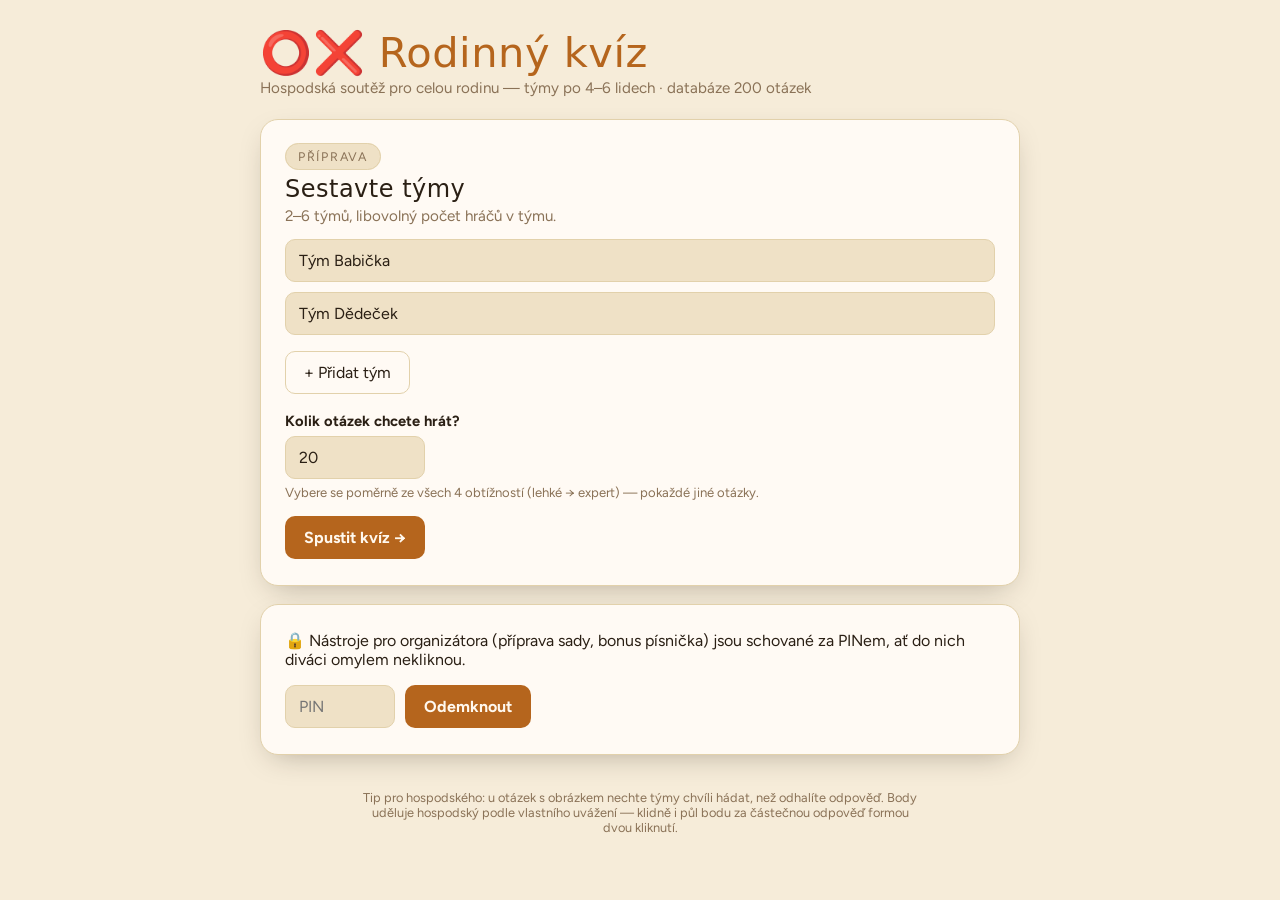
==== commit 73acbfec: "PIN zámek (5555) na nástroje pro organizátora a bonus písničku; +22 reálně ověřených otázek se zdroj" ====
--- a/index.html
+++ b/index.html
@@ -39,7 +39,7 @@
 
 .team-row{display:flex; align-items:center; gap:10px;}
 .team-row input{flex:1; min-width:0;}
-input[type=text],input[type=number]{
+input[type=text],input[type=number],input[type=password]{
   background:var(--surface2); color:var(--fg); border:1px solid var(--line); border-radius:10px;
   padding:11px 13px; font:inherit; font-size:1rem; width:100%;
 }
@@ -89,6 +89,8 @@
 .factbox.show{display:block;}
 .factbox .lbl{text-transform:uppercase; letter-spacing:.12em; font-size:.72rem; color:var(--fact);}
 .factbox p{margin:4px 0 0; font-size:.95rem; line-height:1.5;}
+.srcline{margin-top:8px!important; font-size:.78rem!important; color:var(--muted);}
+.srcline a{color:var(--fact);}
 .award{display:flex; flex-wrap:wrap; gap:8px; margin-top:16px;}
 .award button{display:flex; align-items:center; gap:7px;}
 .navrow{display:flex; justify-content:space-between; align-items:center; margin-top:20px; gap:10px; flex-wrap:wrap;}
@@ -187,6 +189,17 @@
     </div>
   </div>
 
+  <div class="card admin-lock" id="adminLock">
+    <p class="hint" style="margin:0 0 10px;">🔒 Nástroje pro organizátora (příprava sady, bonus písnička) jsou schované za PINem, ať do nich diváci omylem nekliknou.</p>
+    <div class="btnrow">
+      <input type="password" id="adminPin" inputmode="numeric" maxlength="4" placeholder="PIN" style="max-width:110px;">
+      <button class="primary" id="adminUnlockBtn" type="button">Odemknout</button>
+    </div>
+    <p class="hint" id="adminPinError" style="color:var(--accent); display:none; margin-top:8px;">Špatný PIN.</p>
+  </div>
+
+  <div id="adminTools" hidden>
+
   <details class="card admin-card">
     <summary>🛠️ Pro organizátora — připravit konkrétní sadu otázek</summary>
     <p class="hint" style="margin-top:10px;">Vyber obtížnosti a počet otázek, vygeneruj odkaz a ulož si ho — kdykoliv ho otevřeš, dostaneš přesně tuhle stejnou sadu (nehraje se náhodně jako normálně).</p>
@@ -248,6 +261,8 @@
       <button class="ghost" id="songReversedStop" type="button">⏹ Stop</button>
     </div>
   </details>
+
+  </div>
 </div>
 
 <div class="scorebar" id="scorebar" hidden></div>
@@ -290,6 +305,7 @@
     <div class="factbox" id="factbox">
       <div class="lbl">💡 Zajímavost</div>
       <p id="facttext"></p>
+      <p class="srcline" id="srcline" hidden></p>
     </div>
 
     <div class="award" id="award" hidden></div>
@@ -332,6 +348,9 @@
       {q:'Kdo byl prvním československým prezidentem?', a:'Tomáš Garrigue Masaryk', fact:'Ve funkci byl od vzniku státu v roce 1918 až do roku 1935.'},
       {q:'Jak se jmenovala první žena ve vesmíru?', a:'Valentina Těreškovová', fact:'Letěla v roce 1963 na sovětské lodi Vostok 6.'},
       {q:'Které zvíře je podle hmotnosti největší na světě?', a:'Plejtvák obrovský (modrá velryba)', fact:'Může vážit přes 150 tun, tedy víc než 30 dospělých slonů dohromady.'},
+      {q:'Jak se jmenuje strom, který je aktuálně nejvyšším žijícím stromem na světě?', a:'Hyperion (sekvoj vždyzelená)', fact:'Měří přes 115 metrů a roste v Kalifornii — jeho přesná poloha se kvůli ochraně tají.', src:'https://now.humboldt.edu/news/hsu-prof-confirms-worlds-tallest-tree', srcName:'Cal Poly Humboldt'},
+      {q:'Která rostlina je považována za suchozemsky nejrychleji rostoucí na světě?', a:'Bambus', fact:'Některé druhy dorostou až 91 centimetrů za jediný den.', src:'https://www.guinnessworldrecords.com/world-records/fastest-growing-plant', srcName:'Guinness World Records'},
+      {q:'Která budova je aktuálně nejvyšší v České republice?', a:'AZ Tower v Brně', fact:'Měří 111 metrů a je o dva metry vyšší než pražský City Tower na Pankráci.', src:'https://ct24.ceskatelevize.cz/clanek/regiony/brnenska-vez-prevzala-zezlo-nejvyssi-budovy-v-cr-301961', srcName:'ČT24'},
       {q:'Kolik srdcí má chobotnice?', a:'3', fact:'Dvě srdce pumpují krev přes žábry, jedno pak zásobuje zbytek těla.'},
       {q:'Který savec vydrží nejdéle bez jídla a pití?', a:'Velbloud', fact:'Díky tukovým zásobám v hrbu vydrží i víc než týden bez vody.'},
       {q:'Kolik zubů má dospělý člověk včetně moudráků?', a:'32', fact:'Bez moudráků je to 28 — ty bývají poslední, které prorazí, často až po dvacítce.'},
@@ -385,6 +404,10 @@
       {q:'Kolik planet sluneční soustavy má kolem sebe prstence?', a:'4 — Jupiter, Saturn, Uran, Neptun', fact:'Saturnovy prstence jsou nejnápadnější a dobře viditelné i malým dalekohledem.'},
       {q:'Jak se jmenuje hlavní město Řecka?', a:'Athény', fact:'Patří mezi nejstarší nepřetržitě obydlená města světa — přes 3000 let.'},
       {q:'Jak se jmenuje nejrychlejší komerčně provozovaný vlak na světě (typ maglev) v Šanghaji?', a:'Šanghajský Transrapid', fact:'Dosahuje rychlosti přes 400 km/h a jede na magnetickém polštáři bez kontaktu s kolejnicemi.'},
+      {q:'Kolik zlatých olympijských medailí celkem vyhrál americký plavec Michael Phelps, nejúspěšnější olympionik historie?', a:'23', fact:'Dohromady má 28 olympijských medailí — i to je rekord.', src:'https://en.wikipedia.org/wiki/Michael_Phelps', srcName:'Wikipedia'},
+      {q:'Která země je podle rozlohy největší na světě?', a:'Rusko', fact:'Má rozlohu přes 17 milionů km², což je asi 11 % veškeré souše planety.', src:'https://www.worldatlas.com/articles/the-largest-countries-in-the-world-the-biggest-nations-as-determined-by-total-land-area.html', srcName:'WorldAtlas'},
+      {q:'Jak se jmenovala první umělá družice vypuštěná do vesmíru?', a:'Sputnik 1', fact:'Vypustil ji Sovětský svaz 4. října 1957 a vysílala signál ještě tři týdny, než jí došly baterie.', src:'https://en.wikipedia.org/wiki/Sputnik_1', srcName:'Wikipedia'},
+      {q:'Který hlodavec je největší na světě?', a:'Kapybara', fact:'Může vážit přes 60 kg, výjimečně i přes 100 kg.', src:'https://www.guinnessworldrecords.com/world-records/70407-largest-rodent', srcName:'Guinness World Records'},
       {q:'Který z těchto skladatelů byl Čech?', type:'choice', options:['Wolfgang Amadeus Mozart','Antonín Dvořák','Ludwig van Beethoven','Johann Sebastian Bach'], correctIndex:1, a:'B) Antonín Dvořák', fact:'Dvořák je jeden z nejhranějších českých skladatelů na světě, proslavila ho hlavně Symfonie č. 9 Z nového světa.'},
     ],
     str: [
@@ -439,11 +462,16 @@
       {q:'Který italský stát leží celý uvnitř hranic Říma?', a:'Vatikán', fact:'Je to nejmenší stát světa, sídlo papeže a římskokatolické církve.'},
       {q:'Jak se jmenuje mořský průliv oddělující Asii od Severní Ameriky?', a:'Beringův průliv', fact:'V nejužším místě měří jen asi 82 km a v zimě občas částečně zamrzá.'},
       {q:'Kdo složil operu Kouzelná flétna?', a:'Wolfgang Amadeus Mozart', fact:'Premiéru měla jen pár měsíců před Mozartovou smrtí v roce 1791.'},
+      {q:'Která země jako první na světě umožnila ženám volit ve všeobecných parlamentních volbách?', a:'Nový Zéland', fact:'Stalo se tak v roce 1893 — zákon podepsal guvernér lord Glasgow 19. září.', src:'https://nzhistory.govt.nz/keyword/suffrage', srcName:'NZHistory.govt.nz'},
+      {q:'Které je největší jezero na světě podle rozlohy?', a:'Kaspické moře', fact:'Má rozlohu kolem 386 000 km² — i když je slané, geograficky jde o jezero, ne moře.', src:'https://www.guinnessworldrecords.com/world-records/66669-largest-lake', srcName:'Guinness World Records'},
       {q:'V jakém roce byl založen stát Izrael?', a:'1948', fact:'Vyhlášení nezávislosti vedlo bezprostředně k první arabsko-izraelské válce.'},
       {q:'Který vynálezce je nejčastěji spojován s vynálezem telefonu?', a:'Alexander Graham Bell', fact:'Patent získal v roce 1876, ačkoliv se o prvenství dodnes vedou historické spory.'},
       {q:'Jak se jmenuje buněčné dělení, při kterém vznikají pohlavní buňky s poloviční sadou chromozomů?', a:'Meióza', fact:'Na rozdíl od mitózy tak zajišťuje, že po oplodnění má nový jedinec normální počet chromozomů.'},
       {q:'Kde se nachází nejnižší místo na souši na Zemi?', a:'Břehy Mrtvého moře', fact:'Leží přes 430 metrů pod úrovní hladiny moře.'},
       {q:'Kdo namaloval obraz Hvězdná noc?', a:'Vincent van Gogh', fact:'Namaloval ho v roce 1889, přibližně rok před svou smrtí.'},
+      {q:'Který obraz je považován za nejdráže prodané umělecké dílo v historii?', a:'Salvator Mundi od Leonarda da Vinci', fact:'Vydražen byl v roce 2017 v aukční síni Christie\'s za 450,3 milionu dolarů.', src:'https://insights.masterworks.com/art/history/the-10-most-expensive-paintings-ever-sold/', srcName:'Masterworks'},
+      {q:'Kdo byla první žena, která přeletěla Atlantik sólo a bez mezipřistání?', a:'Amelia Earhartová', fact:'Stalo se tak v květnu 1932, letěla z Newfoundlandu a přistála v Severním Irsku.', src:'https://www.guinnessworldrecords.com/world-records/first-flight-across-the-atlantic-solo-(female)', srcName:'Guinness World Records'},
+      {q:'Který umělec má na kontě nejvíc cen Grammy v celé historii ocenění?', a:'Beyoncé', fact:'Má jich 35 — překonala rekord dirigenta Georga Soltiho, který jich měl 31.', src:'https://www.guinnessworldrecords.com/world-records/70115-most-grammy-awards-won-in-a-single-year-by-an-individual', srcName:'Guinness World Records'},
       {q:'Který je druhý nejvyšší vrchol světa?', a:'K2', fact:'Mezi horolezci je považován za technicky nejnáročnější a nejnebezpečnější z osmitisícovek.'},
       {q:'V jakém roce skončila válka ve Vietnamu?', a:'1975', fact:'Skončila pádem Saigonu a sjednocením Vietnamu pod komunistickou vládou.'},
       {q:'Který je nejstarší dosud žijící jednotlivý strom na světě?', a:'Borovice dlouhověká zvaná Methuselah', fact:'Odhaduje se, že je starší než 4800 let.'},
@@ -522,6 +550,9 @@
       {q:'Jak se nazývá základní fyzikální zákon, podle kterého energie ani hmota nemohou vznikat ani zanikat, jen se přeměňovat?', a:'Zákon zachování energie', fact:'Patří mezi nejzákladnější a nejlépe ověřené zákony celé fyziky.'},
       {q:'Který hudební skladatel složil cyklus houslových koncertů Čtvero ročních období?', type:'choice', options:['Johann Sebastian Bach','Antonio Vivaldi','Georg Friedrich Händel','Joseph Haydn'], correctIndex:1, a:'B) Antonio Vivaldi', fact:'Vznikl kolem roku 1725 a patří mezi nejhranější barokní skladby vůbec.'},
       {q:'Kolik krčních obratlů má žirafa — stejně jako člověk?', type:'choice', options:['4','7','12','19'], correctIndex:1, a:'B) 7', fact:'Žirafí obratle jsou jen mnohem delší, počet je u většiny savců stejný.'},
+      {q:'Jak rychle jel nejrychlejší pozemní vůz v dějinách, britské auto Thrust SSC, při rekordní jízdě v roce 1997?', a:'1227,985 km/h', fact:'Je to jediné auto v historii, které na souši prolomilo rychlost zvuku — řídil ho Andy Green, bývalý stíhací pilot RAF.', src:'https://www.guinnessworldrecords.com/world-records/land-speed-(fastest-car)', srcName:'Guinness World Records'},
+      {q:'Který had je nejdelší jedovatý had světa?', a:'Král kobra (kobra královská)', fact:'Běžně měří 3 až 4 metry, rekordní zaznamenaný exemplář dosáhl 5,85 metru.', src:'https://en.wikipedia.org/wiki/King_cobra', srcName:'Wikipedia'},
+      {q:'Jak se jmenuje nejvyšší most na světě, stojící ve Francii nad údolím řeky Tarn?', a:'Viadukt Millau', fact:'Jeho nejvyšší pilíř měří 343 metrů — o 23 metrů víc, než je vysoká Eiffelova věž.', src:'https://www.amusingplanet.com/2012/03/millau-viaduct-france-tallest-bridge-in.html', srcName:'Amusing Planet'},
     ],
     exp: [
       {q:'Jak se jmenoval poslední jugoslávský král před nastolením komunismu?', a:'Petr II. Karađorđević', fact:'Po válce odešel do exilu a monarchie v Jugoslávii nebyla nikdy obnovena.'},
@@ -589,6 +620,13 @@
       {q:'Který starověký řecký vynálezce zkonstruoval první známé zařízení poháněné párou?', a:'Hérón Alexandrijský', fact:'Jeho zařízení zvané aeolipile roztáčelo páru kouli, k praktickému využití páry ale došlo až o skoro dva tisíce let později.'},
       {q:'Který hudební skladatel je autorem operního cyklu Prsten Nibelungův, trvajícího přes 15 hodin?', type:'choice', options:['Giuseppe Verdi','Richard Wagner','Giacomo Puccini','Johannes Brahms'], correctIndex:1, a:'B) Richard Wagner', fact:'Na premiéru celého cyklu v Bayreuthu v roce 1876 přijel i německý císař Vilém I.'},
       {q:'Kolik strun má tradiční japonský strunný nástroj koto?', type:'choice', options:['6','13','21','25'], correctIndex:1, a:'B) 13', fact:'Koto je drnkací nástroj podobný citeře, hraje se na něj položený vodorovně na zemi.'},
+      {q:'Který organismus pokrývá největší souvislou plochu ze všech jednotlivých živých organismů na světě?', a:'Václavka (Armillaria) v Oregonu, USA', fact:'Zabírá plochu skoro 9,6 km² a odhaduje se, že je stará až 8650 let.', src:'https://www.discoverwildlife.com/plant-facts/biggest-organisms', srcName:'Discover Wildlife'},
+      {q:'Jak se jmenuje nejširší vodopád na světě, ležící na řece Mekong v Laosu?', a:'Khone Phapheng (Khone Falls)', fact:'Je široký přes 10 kilometrů, i když ve výšce měří jen 15 až 21 metrů.', src:'https://en.wikipedia.org/wiki/Khone_Phapheng_Falls', srcName:'Wikipedia'},
+      {q:'Kterou univerzitu uvádí Guinnessova kniha rekordů jako nejstarší nepřetržitě fungující vzdělávací instituci na světě?', a:'Univerzita Al-Karaouine ve Fezu (Maroko)', fact:'Založila ji v roce 859 žena jménem Fátima al-Fihrí jako mešitu se školou.', src:'https://en.wikipedia.org/wiki/List_of_oldest_universities_in_continuous_operation', srcName:'Wikipedia'},
+      {q:'Jak se jmenuje hora, která je po započtení své podmořské části ve skutečnosti vyšší než Mount Everest?', a:'Mauna Kea na Havaji', fact:'Nad hladinou moře měří jen 4205 m, ale od podmořské paty k vrcholu je to přes 10 000 metrů.', src:'https://en.wikipedia.org/wiki/Mauna_Kea', srcName:'Wikipedia'},
+      {q:'Které umělecké muzeum je podle celkové rozlohy budovy největší na světě?', a:'Louvre v Paříži', fact:'Celková plocha budovy činí 360 000 m² — je zároveň nejnavštěvovanějším muzeem světa.', src:'https://www.guinnessworldrecords.com/world-records/656406-largest-art-museum', srcName:'Guinness World Records'},
+      {q:'Jak se jmenuje nejdelší most na světě, postavený v Číně pro vysokorychlostní železnici?', a:'Viadukt Tan-jang–Kchun-šan (Danyang–Kunshan Grand Bridge)', fact:'Měří 164 kilometrů a spojuje Šanghaj s Nankingem.', src:'https://www.guinnessworldrecords.com/world-records/1/longest-bridge', srcName:'Guinness World Records'},
+      {q:'Který pavouk je podle hmotnosti největší na světě?', a:'Pavouk ptakožravý Goliáš (Goliath birdeater)', fact:'Může vážit přes 175 gramů — jméno "požírač ptáků" je ale trochu zavádějící, živí se hlavně hmyzem.', src:'https://www.nationalgeographic.com/animals/article/goliath-birdeater-tarantula-worlds-biggest-spider-science', srcName:'National Geographic'},
     ],
   };
 
@@ -728,7 +766,7 @@
 
   const activeSlug = parseSlug();
 
-  const STORAGE_KEY = 'rodinny-kviz-v4';
+  const STORAGE_KEY = 'rodinny-kviz-v5';
   let state = {teams: [], scores: [], questions: [], current: 0, revealed: false, started: false, qcount: 20, history: []};
 
   function load(){
@@ -763,6 +801,39 @@
   const songReversedRow = document.getElementById('songReversedRow');
   const songReversedPlay = document.getElementById('songReversedPlay');
   const songReversedStop = document.getElementById('songReversedStop');
+  const adminLock = document.getElementById('adminLock');
+  const adminTools = document.getElementById('adminTools');
+  const adminPin = document.getElementById('adminPin');
+  const adminUnlockBtn = document.getElementById('adminUnlockBtn');
+  const adminPinError = document.getElementById('adminPinError');
+
+  // ── PIN zámek na nástroje pro organizátora ───────────────────────────────
+  const ADMIN_PIN = '5555';
+  const ADMIN_UNLOCK_KEY = 'rodinny-kviz-admin-unlocked';
+
+  function unlockAdmin(){
+    adminLock.hidden = true;
+    adminTools.hidden = false;
+    try{ localStorage.setItem(ADMIN_UNLOCK_KEY, '1'); }catch(e){}
+  }
+
+  function wireAdminLock(){
+    try{
+      if(localStorage.getItem(ADMIN_UNLOCK_KEY) === '1'){ unlockAdmin(); return; }
+    }catch(e){}
+    function tryUnlock(){
+      if(adminPin.value === ADMIN_PIN){
+        adminPinError.style.display = 'none';
+        unlockAdmin();
+      } else {
+        adminPinError.style.display = 'block';
+        adminPin.value = '';
+        adminPin.focus();
+      }
+    }
+    adminUnlockBtn.addEventListener('click', tryUnlock);
+    adminPin.addEventListener('keydown', e => { if(e.key === 'Enter') tryUnlock(); });
+  }
 
   // ── Bonus: zkomolená písnička — čistě lokálně v prohlížeči, nic se nenahrává ──
   function wireSongBonus(){
@@ -908,6 +979,7 @@
   const answerbox = document.getElementById('answerbox');
   const answertext = document.getElementById('answertext');
   const factbox = document.getElementById('factbox');
+  const srcline = document.getElementById('srcline');
   const facttext = document.getElementById('facttext');
   const revealBtn = document.getElementById('revealBtn');
   const nextBtn = document.getElementById('nextBtn');
@@ -1127,6 +1199,12 @@
     buildVisual(q.visual);
     answertext.textContent = isGuess ? (q.display || (q.a.toLocaleString('cs-CZ') + ' ' + q.unit)) : q.a;
     facttext.textContent = q.fact || '';
+    if(q.src){
+      srcline.innerHTML = 'Zdroj: <a href="' + q.src + '" target="_blank" rel="noopener">' + (q.srcName || q.src.replace(/^https?:\/\//, '').split('/')[0]) + '</a>';
+      srcline.hidden = false;
+    } else {
+      srcline.hidden = true;
+    }
 
     if(q.type === 'choice' && q.options){
       choices.hidden = false;
@@ -1312,6 +1390,7 @@
     if(state.teams.length >= 6) addTeamBtn.disabled = true;
     qcountInput.value = state.qcount || 20;
     wireAdminPanel();
+    wireAdminLock();
     wireSongBonus();
     applySlugUI();
 
